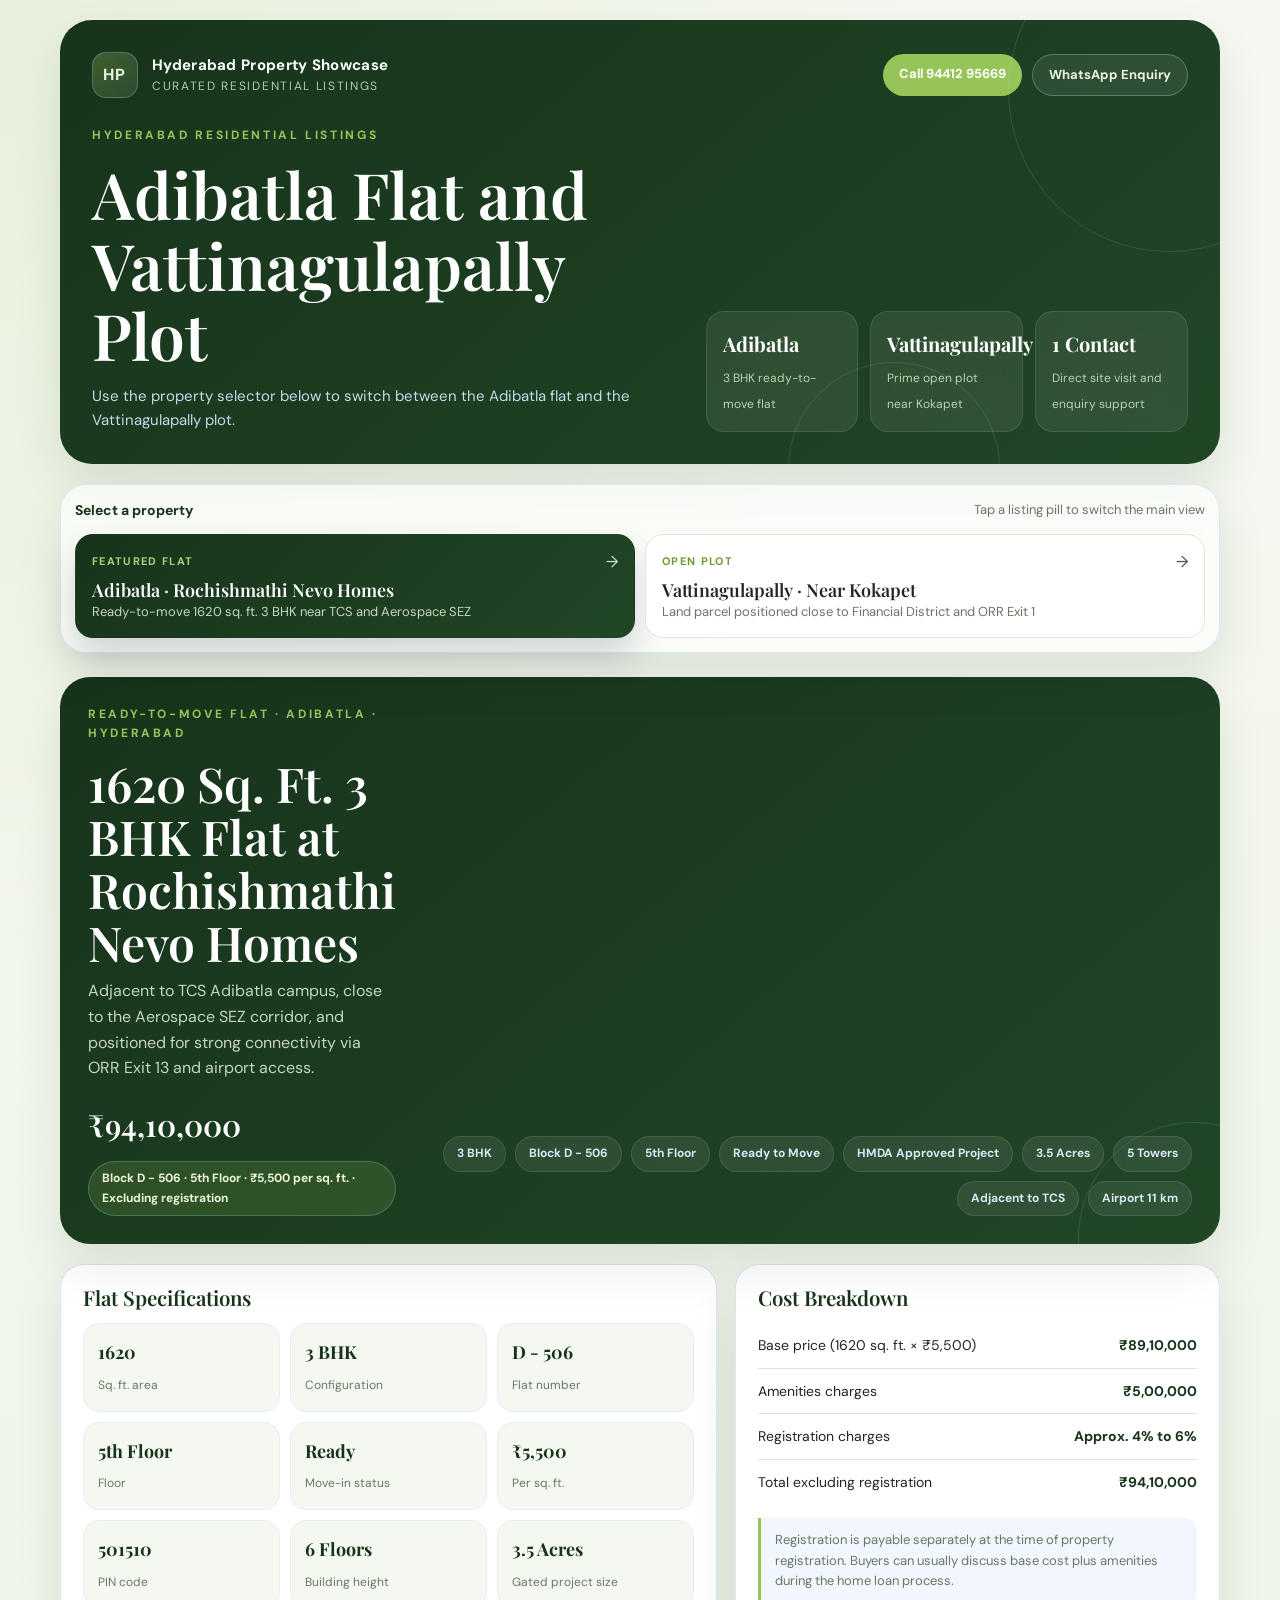
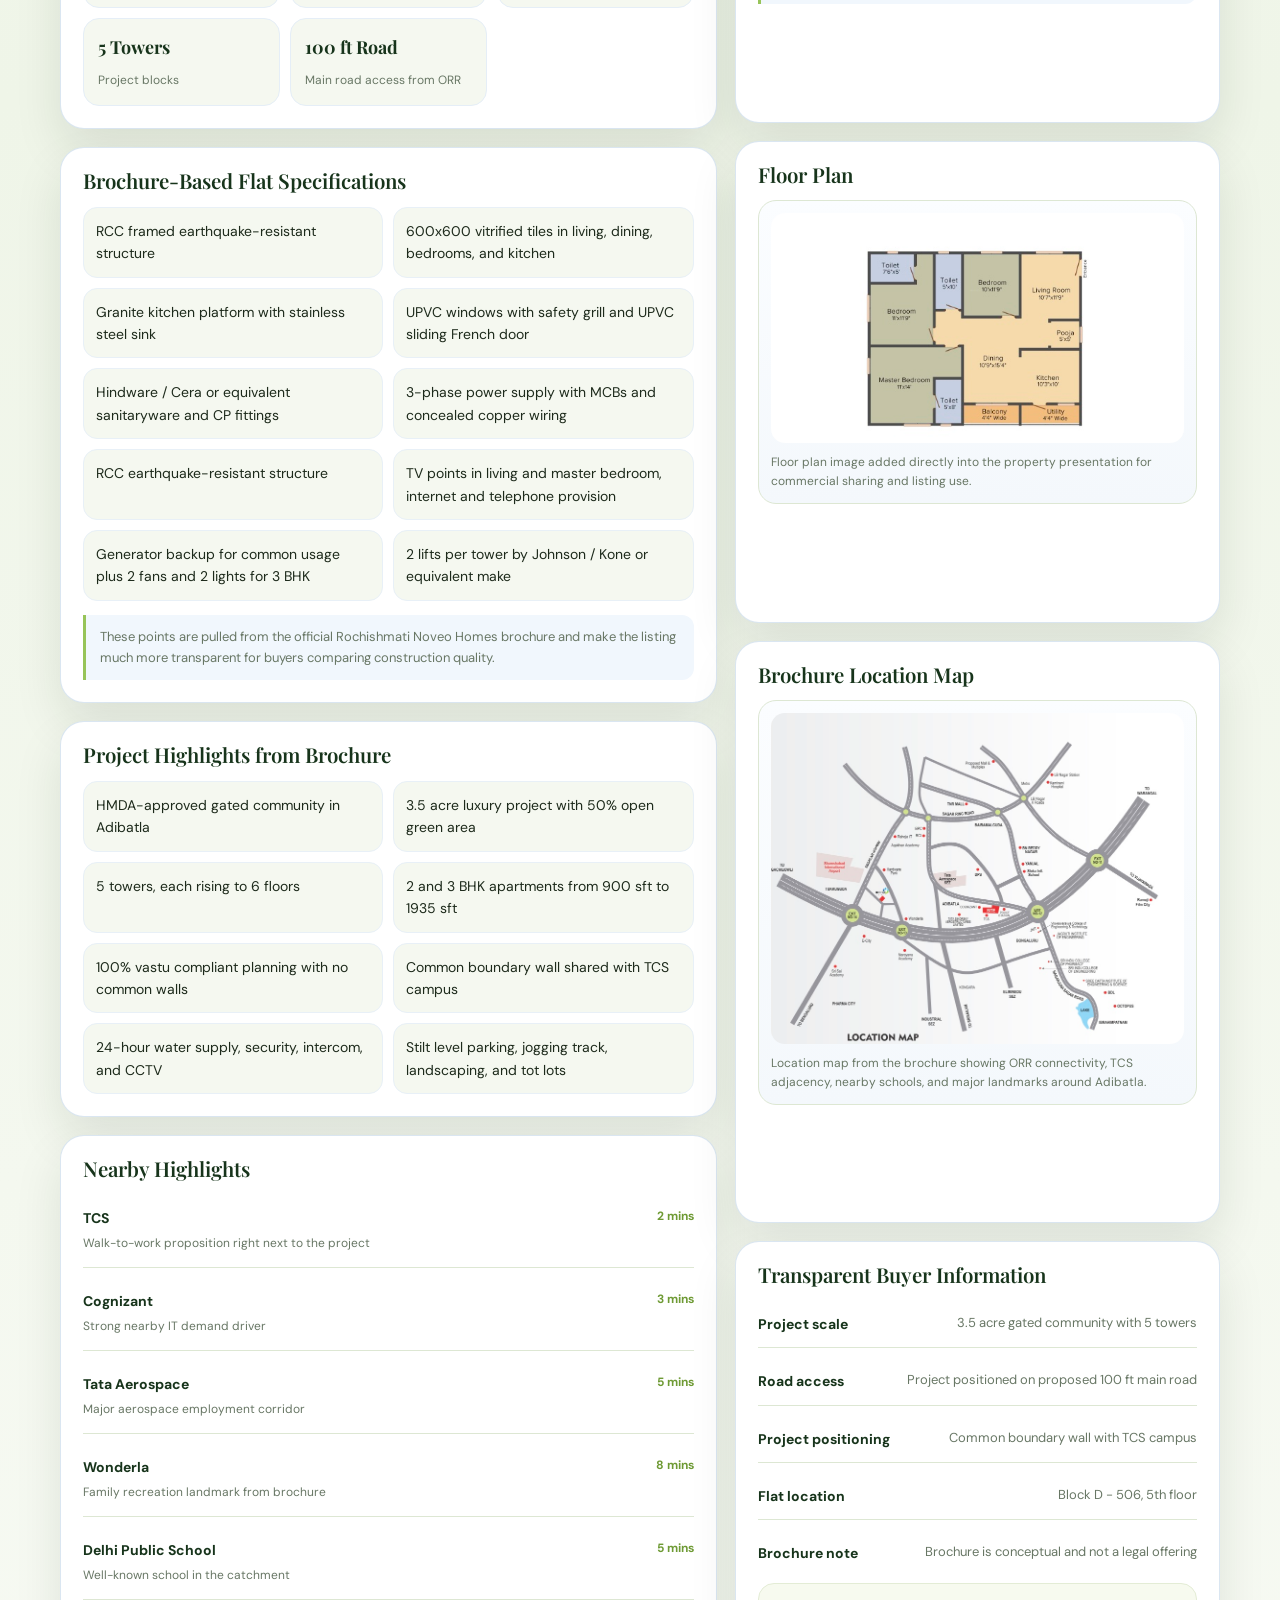
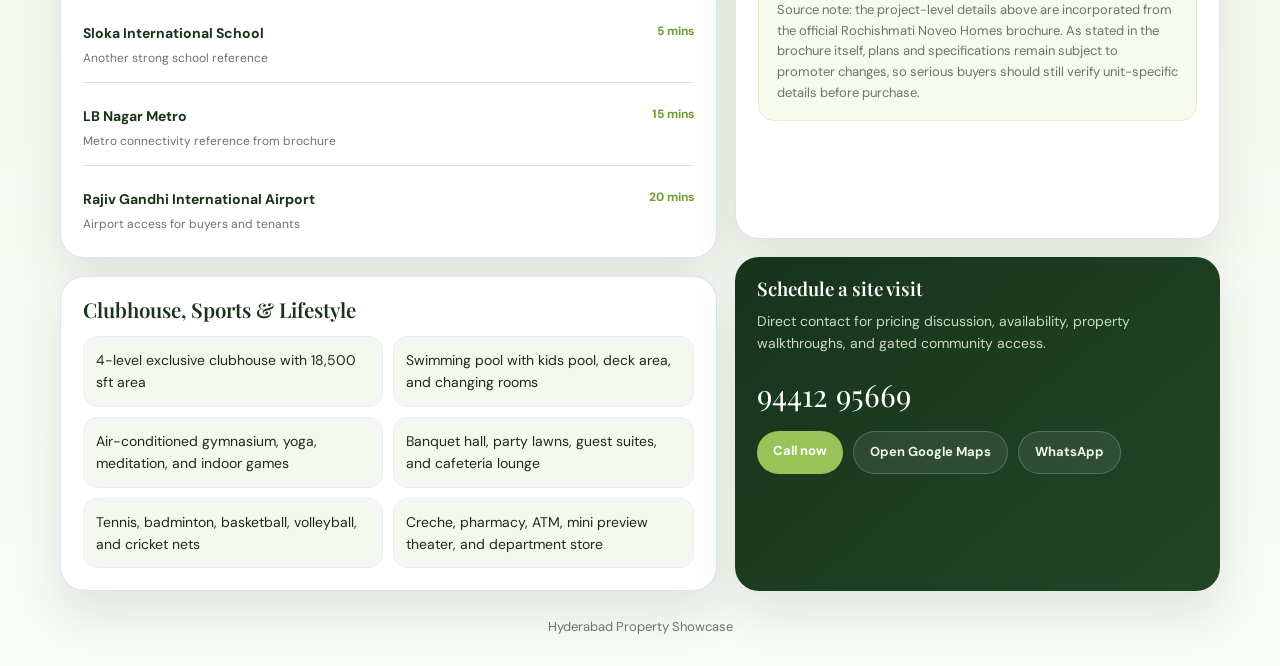
==== index.html @ ebf1e5aa "Add property listing website" ====
<!DOCTYPE html>
<html lang="en">
<head>
  <meta charset="UTF-8">
  <meta name="viewport" content="width=device-width, initial-scale=1.0">
  <title>Hyderabad Property Showcase</title>
  <style>
    @import url('https://fonts.googleapis.com/css2?family=Playfair+Display:wght@500;600;700&family=DM+Sans:wght@400;500;700&display=swap');

    :root {
      --navy: #17341b;
      --navy-2: #214626;
      --blue: #97c459;
      --blue-2: #7ba640;
      --sky: #edf6df;
      --mist: #f5f8f0;
      --card: #ffffff;
      --ink: #1d2a1b;
      --muted: #687765;
      --line: #dde7d3;
      --accent: #6e9a34;
      --shadow: 0 22px 48px rgba(18, 39, 18, 0.10);
      --radius-xl: 28px;
      --radius-lg: 22px;
      --radius-md: 16px;
      --radius-sm: 12px;
      --site-max: 1160px;
    }

    * {
      box-sizing: border-box;
      margin: 0;
      padding: 0;
    }

    html {
      scroll-behavior: smooth;
    }

    body {
      font-family: 'DM Sans', sans-serif;
      color: var(--ink);
      background:
        radial-gradient(circle at top left, rgba(151, 196, 89, 0.14), transparent 24%),
        linear-gradient(180deg, #f5f8f1 0%, #eff5e8 44%, #f9fbf6 100%);
      line-height: 1.6;
      padding: 20px;
    }

    img {
      max-width: 100%;
      display: block;
    }

    a {
      color: inherit;
    }

    .site {
      max-width: var(--site-max);
      margin: 0 auto;
    }

    .hero {
      position: relative;
      overflow: hidden;
      padding: 32px;
      border-radius: 32px;
      background: linear-gradient(140deg, var(--navy) 0%, var(--navy-2) 100%);
      color: white;
      box-shadow: var(--shadow);
    }

    .hero::before,
    .hero::after {
      content: "";
      position: absolute;
      border-radius: 50%;
      border: 1px solid rgba(181, 212, 244, 0.14);
      pointer-events: none;
    }

    .hero::before {
      width: 320px;
      height: 320px;
      right: -110px;
      top: -90px;
    }

    .hero::after {
      width: 210px;
      height: 210px;
      right: 220px;
      bottom: -110px;
    }

    .hero-bar {
      display: flex;
      justify-content: space-between;
      align-items: center;
      gap: 16px;
      margin-bottom: 28px;
      flex-wrap: wrap;
    }

    .brand {
      display: flex;
      align-items: center;
      gap: 14px;
    }

    .brand-mark {
      width: 46px;
      height: 46px;
      border-radius: 14px;
      background: linear-gradient(145deg, rgba(151, 196, 89, 0.30), rgba(255, 255, 255, 0.10));
      border: 1px solid rgba(181, 212, 244, 0.25);
      display: grid;
      place-items: center;
      font-weight: 700;
      color: var(--sky);
      letter-spacing: 0.08em;
    }

    .brand-copy strong {
      display: block;
      font-size: 15px;
      letter-spacing: 0.02em;
    }

    .brand-copy span {
      display: block;
      color: #b4c9a4;
      font-size: 12px;
      letter-spacing: 0.14em;
      text-transform: uppercase;
    }

    .hero-contact {
      display: flex;
      gap: 10px;
      flex-wrap: wrap;
    }

    .hero-contact a {
      text-decoration: none;
      border-radius: 999px;
      padding: 10px 16px;
      font-size: 13px;
      font-weight: 700;
    }

    .hero-contact .call {
      background: var(--blue);
      color: white;
    }

    .hero-contact .wa {
      border: 1px solid rgba(181, 212, 244, 0.32);
      background: rgba(255, 255, 255, 0.08);
      color: var(--sky);
    }

    .hero-grid {
      display: grid;
      grid-template-columns: 1.1fr 0.9fr;
      gap: 24px;
      align-items: end;
    }

    .eyebrow {
      color: var(--blue);
      font-size: 12px;
      letter-spacing: 0.22em;
      text-transform: uppercase;
      margin-bottom: 14px;
      font-weight: 700;
    }

    h1,
    h2,
    h3 {
      font-family: 'Playfair Display', serif;
      line-height: 1.1;
      font-weight: 600;
    }

    .hero h1 {
      font-size: clamp(2.2rem, 5vw, 4rem);
      max-width: 620px;
      margin-bottom: 14px;
    }

    .hero p {
      color: #c4d9eb;
      font-size: 15px;
      max-width: 630px;
    }

    .quick-strip {
      display: grid;
      grid-template-columns: repeat(3, minmax(0, 1fr));
      gap: 12px;
    }

    .quick-card {
      padding: 16px;
      border-radius: 18px;
      background: rgba(255, 255, 255, 0.08);
      border: 1px solid rgba(255, 255, 255, 0.10);
      backdrop-filter: blur(8px);
    }

    .quick-card strong {
      display: block;
      color: white;
      font-size: 20px;
      font-family: 'Playfair Display', serif;
      margin-bottom: 4px;
    }

    .quick-card span {
      color: #bdd1af;
      font-size: 12px;
    }

    .selector-shell {
      margin-top: 20px;
      background: rgba(255, 255, 255, 0.66);
      border: 1px solid rgba(217, 229, 241, 0.95);
      box-shadow: var(--shadow);
      border-radius: 26px;
      padding: 14px;
      backdrop-filter: blur(10px);
      position: sticky;
      top: 14px;
      z-index: 20;
    }

    .selector-head {
      display: flex;
      justify-content: space-between;
      gap: 10px;
      align-items: center;
      margin-bottom: 12px;
      flex-wrap: wrap;
    }

    .selector-head strong {
      font-size: 14px;
      color: var(--navy);
    }

    .selector-head span {
      color: var(--muted);
      font-size: 13px;
    }

    .property-pills {
      display: grid;
      grid-template-columns: repeat(2, minmax(0, 1fr));
      gap: 10px;
    }

    .property-pill {
      width: 100%;
      border: 1px solid var(--line);
      background: #fff;
      border-radius: 18px;
      padding: 14px 16px;
      text-align: left;
      cursor: pointer;
      transition: 0.2s ease;
      color: var(--ink);
      text-decoration: none;
      display: block;
    }

    .property-pill:hover {
      transform: translateY(-1px);
      border-color: #b8d3ea;
    }

    .property-pill.active {
      background: linear-gradient(135deg, var(--navy) 0%, var(--navy-2) 100%);
      border-color: transparent;
      color: white;
      box-shadow: 0 18px 34px rgba(13, 31, 53, 0.18);
    }

    .property-pill .pill-top {
      display: flex;
      justify-content: space-between;
      align-items: center;
      gap: 12px;
      margin-bottom: 6px;
    }

    .property-pill .pill-tag {
      font-size: 11px;
      text-transform: uppercase;
      letter-spacing: 0.12em;
      color: var(--accent);
      font-weight: 700;
    }

    .property-pill.active .pill-tag {
      color: #aed07c;
    }

    .property-pill .pill-arrow {
      font-size: 16px;
      opacity: 0.8;
    }

    .property-pill h3 {
      font-size: 1.12rem;
      margin-bottom: 2px;
    }

    .property-pill p {
      font-size: 13px;
      color: var(--muted);
    }

    .property-pill.active p {
      color: #c7d6b8;
    }

    .property-section {
      display: none;
      margin-top: 24px;
    }

    .property-section.active {
      display: block;
    }

    .property-hero {
      padding: 28px;
      border-radius: 30px;
      background: linear-gradient(140deg, var(--navy) 0%, var(--navy-2) 100%);
      color: white;
      box-shadow: var(--shadow);
      margin-bottom: 20px;
      position: relative;
      overflow: hidden;
    }

    .property-hero::after {
      content: "";
      position: absolute;
      width: 230px;
      height: 230px;
      border: 1px solid rgba(181, 212, 244, 0.15);
      border-radius: 50%;
      right: -90px;
      bottom: -110px;
    }

    .property-hero-grid {
      display: grid;
      grid-template-columns: 1fr auto;
      gap: 18px;
      align-items: end;
    }

    .property-hero h2 {
      font-size: clamp(1.9rem, 4vw, 3rem);
      margin-bottom: 10px;
      max-width: 720px;
    }

    .property-hero p {
      color: #c7d6b8;
      max-width: 740px;
      margin-bottom: 20px;
    }

    .price-row {
      display: flex;
      align-items: baseline;
      gap: 12px;
      flex-wrap: wrap;
    }

    .price-row strong {
      font-family: 'Playfair Display', serif;
      font-size: 1.9rem;
      font-weight: 600;
      color: white;
    }

    .price-chip,
    .meta-chip {
      display: inline-flex;
      align-items: center;
      gap: 6px;
      border-radius: 999px;
      padding: 7px 13px;
      font-size: 12px;
      font-weight: 700;
    }

    .price-chip {
      background: rgba(151, 196, 89, 0.16);
      color: var(--sky);
      border: 1px solid rgba(181, 212, 244, 0.25);
    }

    .meta-row {
      display: flex;
      flex-wrap: wrap;
      gap: 9px;
      justify-content: flex-end;
      align-items: center;
    }

    .meta-chip {
      background: rgba(255, 255, 255, 0.08);
      color: #d7e7f5;
      border: 1px solid rgba(255, 255, 255, 0.10);
    }

    .content-grid {
      display: grid;
      grid-template-columns: 1.15fr 0.85fr;
      gap: 18px;
    }

    .stack {
      display: grid;
      gap: 18px;
    }

    .panel {
      background: var(--card);
      border: 1px solid rgba(217, 229, 241, 0.95);
      border-radius: 24px;
      box-shadow: var(--shadow);
      padding: 22px;
    }

    .panel h3 {
      font-size: 1.28rem;
      color: var(--navy);
      margin-bottom: 14px;
    }

    .stats-grid {
      display: grid;
      grid-template-columns: repeat(3, minmax(0, 1fr));
      gap: 10px;
    }

    .stat {
      background: var(--mist);
      border: 1px solid #e5eef7;
      border-radius: 16px;
      padding: 14px;
    }

    .stat strong {
      display: block;
      font-family: 'Playfair Display', serif;
      font-size: 1.12rem;
      color: var(--navy);
      margin-bottom: 4px;
    }

    .stat span {
      color: var(--muted);
      font-size: 12px;
    }

    .check-grid {
      display: grid;
      grid-template-columns: repeat(2, minmax(0, 1fr));
      gap: 10px;
    }

    .check-item {
      display: block;
      padding: 12px;
      border-radius: 14px;
      background: var(--mist);
      border: 1px solid #e8f0f7;
      font-size: 14px;
    }

    .check-icon {
      display: none;
    }

    .cost-table {
      width: 100%;
      border-collapse: collapse;
      font-size: 14px;
    }

    .cost-table td {
      padding: 11px 0;
      border-bottom: 1px solid var(--line);
      vertical-align: top;
    }

    .cost-table td:last-child {
      text-align: right;
      font-weight: 700;
      color: var(--navy);
    }

    .cost-table tr:last-child td {
      border-bottom: none;
    }

    .note {
      margin-top: 14px;
      padding: 12px 14px;
      border-left: 3px solid var(--blue);
      background: #f1f7fd;
      color: var(--muted);
      border-radius: 0 12px 12px 0;
      font-size: 13px;
    }

    .info-list {
      display: grid;
      gap: 10px;
    }

    .info-row {
      display: flex;
      justify-content: space-between;
      gap: 16px;
      padding: 12px 0;
      border-bottom: 1px solid var(--line);
    }

    .info-row:last-child {
      border-bottom: none;
      padding-bottom: 0;
    }

    .info-row strong {
      display: block;
      color: var(--navy);
      font-size: 14px;
    }

    .info-row span {
      color: var(--muted);
      font-size: 13px;
      text-align: right;
    }

    .source-note {
      margin-top: 18px;
      padding: 16px 18px;
      border-radius: 16px;
      background: #f7faef;
      border: 1px solid #e3ecd5;
      color: var(--muted);
      font-size: 13px;
    }

    .feature-photo {
      overflow: hidden;
      border-radius: 18px;
      border: 1px solid var(--line);
      background: linear-gradient(180deg, #fbfdff 0%, #f4f8fc 100%);
      padding: 12px;
    }

    .feature-photo img {
      border-radius: 14px;
      width: 100%;
      object-fit: cover;
    }

    .feature-photo small {
      display: block;
      margin-top: 10px;
      color: var(--muted);
      font-size: 12px;
    }

    .landmarks {
      display: grid;
      gap: 10px;
    }

    .landmark {
      display: flex;
      justify-content: space-between;
      gap: 16px;
      padding: 12px 0;
      border-bottom: 1px solid var(--line);
    }

    .landmark:last-child {
      border-bottom: none;
      padding-bottom: 0;
    }

    .landmark strong {
      display: block;
      color: var(--navy);
      font-size: 14px;
    }

    .landmark span {
      color: var(--muted);
      font-size: 12px;
    }

    .landmark em {
      font-style: normal;
      white-space: nowrap;
      color: var(--accent);
      font-weight: 700;
      font-size: 12px;
    }

    .cta-card {
      padding: 22px;
      border-radius: 24px;
      background: linear-gradient(140deg, var(--navy) 0%, var(--navy-2) 100%);
      color: white;
      box-shadow: var(--shadow);
    }

    .cta-card p {
      color: #cad8bf;
      margin: 10px 0 16px;
      font-size: 14px;
    }

    .cta-card .number {
      display: block;
      font-family: 'Playfair Display', serif;
      font-size: 1.9rem;
      margin-bottom: 12px;
    }

    .cta-actions {
      display: flex;
      gap: 10px;
      flex-wrap: wrap;
    }

    .cta-actions a {
      text-decoration: none;
      border-radius: 999px;
      padding: 10px 16px;
      font-size: 13px;
      font-weight: 700;
    }

    .cta-actions .primary {
      background: var(--blue);
      color: white;
    }

    .cta-actions .ghost {
      color: var(--sky);
      border: 1px solid rgba(181, 212, 244, 0.26);
      background: rgba(255, 255, 255, 0.08);
    }

    footer {
      color: var(--muted);
      font-size: 13px;
      text-align: center;
      padding: 26px 8px 8px;
    }

    @media (max-width: 980px) {
      .hero-grid,
      .content-grid,
      .property-hero-grid {
        grid-template-columns: 1fr;
      }

      .meta-row {
        justify-content: flex-start;
      }

      .quick-strip {
        grid-template-columns: repeat(3, minmax(0, 1fr));
      }
    }

    @media (max-width: 760px) {
      body {
        padding: 12px;
      }

      .hero,
      .property-hero,
      .panel,
      .selector-shell,
      .cta-card {
        border-radius: 22px;
      }

      .hero,
      .property-hero {
        padding: 22px;
      }

      .property-pills,
      .quick-strip,
      .stats-grid,
      .check-grid {
        grid-template-columns: 1fr;
      }

      .price-row strong,
      .cta-card .number {
        font-size: 1.55rem;
      }
    }
  </style>
</head>
<body>
  <div class="site">
    <header class="hero">
      <div class="hero-bar">
        <div class="brand">
          <div class="brand-mark">HP</div>
          <div class="brand-copy">
            <strong>Hyderabad Property Showcase</strong>
            <span>Curated Residential Listings</span>
          </div>
        </div>
        <div class="hero-contact">
          <a class="call" href="tel:+919441295669">Call 94412 95669</a>
          <a class="wa" href="https://wa.me/919441295669" target="_blank" rel="noreferrer">WhatsApp Enquiry</a>
        </div>
      </div>

      <div class="hero-grid">
        <div>
          <div class="eyebrow">Hyderabad Residential Listings</div>
          <h1>Adibatla Flat and Vattinagulapally Plot</h1>
          <p>Use the property selector below to switch between the Adibatla flat and the Vattinagulapally plot.</p>
        </div>
        <div class="quick-strip">
          <div class="quick-card">
            <strong>Adibatla</strong>
            <span>3 BHK ready-to-move flat</span>
          </div>
          <div class="quick-card">
            <strong>Vattinagulapally</strong>
            <span>Prime open plot near Kokapet</span>
          </div>
          <div class="quick-card">
            <strong>1 Contact</strong>
            <span>Direct site visit and enquiry support</span>
          </div>
        </div>
      </div>
    </header>

    <nav class="selector-shell" aria-label="Property Selector">
      <div class="selector-head">
        <strong>Select a property</strong>
        <span>Tap a listing pill to switch the main view</span>
      </div>
      <div class="property-pills">
        <a class="property-pill active" href="#adibatla-flat" data-target="adibatla-flat">
          <div class="pill-top">
            <span class="pill-tag">Featured Flat</span>
            <span class="pill-arrow">→</span>
          </div>
          <h3>Adibatla · Rochishmathi Nevo Homes</h3>
          <p>Ready-to-move 1620 sq. ft. 3 BHK near TCS and Aerospace SEZ</p>
        </a>
        <a class="property-pill" href="#vattinagulapally-plot" data-target="vattinagulapally-plot">
          <div class="pill-top">
            <span class="pill-tag">Open Plot</span>
            <span class="pill-arrow">→</span>
          </div>
          <h3>Vattinagulapally · Near Kokapet</h3>
          <p>Land parcel positioned close to Financial District and ORR Exit 1</p>
        </a>
      </div>
    </nav>

    <main>
      <section class="property-section active" id="adibatla-flat">
        <section class="property-hero">
          <div class="property-hero-grid">
            <div>
              <div class="eyebrow">Ready-to-Move Flat · Adibatla · Hyderabad</div>
              <h2>1620 Sq. Ft. 3 BHK Flat at Rochishmathi Nevo Homes</h2>
              <p>Adjacent to TCS Adibatla campus, close to the Aerospace SEZ corridor, and positioned for strong connectivity via ORR Exit 13 and airport access.</p>
              <div class="price-row">
                <strong>₹94,10,000</strong>
                <span class="price-chip">Block D - 506 · 5th Floor · ₹5,500 per sq. ft. · Excluding registration</span>
              </div>
            </div>
            <div class="meta-row">
              <span class="meta-chip">3 BHK</span>
              <span class="meta-chip">Block D - 506</span>
              <span class="meta-chip">5th Floor</span>
              <span class="meta-chip">Ready to Move</span>
              <span class="meta-chip">HMDA Approved Project</span>
              <span class="meta-chip">3.5 Acres</span>
              <span class="meta-chip">5 Towers</span>
              <span class="meta-chip">Adjacent to TCS</span>
              <span class="meta-chip">Airport 11 km</span>
            </div>
          </div>
        </section>

        <div class="content-grid">
          <div class="stack">
            <article class="panel">
              <h3>Flat Specifications</h3>
              <div class="stats-grid">
                <div class="stat"><strong>1620</strong><span>Sq. ft. area</span></div>
                <div class="stat"><strong>3 BHK</strong><span>Configuration</span></div>
                <div class="stat"><strong>D - 506</strong><span>Flat number</span></div>
                <div class="stat"><strong>5th Floor</strong><span>Floor</span></div>
                <div class="stat"><strong>Ready</strong><span>Move-in status</span></div>
                <div class="stat"><strong>₹5,500</strong><span>Per sq. ft.</span></div>
                <div class="stat"><strong>501510</strong><span>PIN code</span></div>
                <div class="stat"><strong>6 Floors</strong><span>Building height</span></div>
                <div class="stat"><strong>3.5 Acres</strong><span>Gated project size</span></div>
                <div class="stat"><strong>5 Towers</strong><span>Project blocks</span></div>
                <div class="stat"><strong>100 ft Road</strong><span>Main road access from ORR</span></div>
              </div>
            </article>

            <article class="panel">
              <h3>Brochure-Based Flat Specifications</h3>
              <div class="check-grid">
                <div class="check-item"><span class="check-icon">✓</span><span>RCC framed earthquake-resistant structure</span></div>
                <div class="check-item"><span class="check-icon">✓</span><span>600x600 vitrified tiles in living, dining, bedrooms, and kitchen</span></div>
                <div class="check-item"><span class="check-icon">✓</span><span>Granite kitchen platform with stainless steel sink</span></div>
                <div class="check-item"><span class="check-icon">✓</span><span>UPVC windows with safety grill and UPVC sliding French door</span></div>
                <div class="check-item"><span class="check-icon">✓</span><span>Hindware / Cera or equivalent sanitaryware and CP fittings</span></div>
                <div class="check-item"><span class="check-icon">✓</span><span>3-phase power supply with MCBs and concealed copper wiring</span></div>
                <div class="check-item"><span class="check-icon">✓</span><span>RCC earthquake-resistant structure</span></div>
                <div class="check-item"><span class="check-icon">✓</span><span>TV points in living and master bedroom, internet and telephone provision</span></div>
                <div class="check-item"><span class="check-icon">✓</span><span>Generator backup for common usage plus 2 fans and 2 lights for 3 BHK</span></div>
                <div class="check-item"><span class="check-icon">✓</span><span>2 lifts per tower by Johnson / Kone or equivalent make</span></div>
              </div>
              <div class="note">These points are pulled from the official Rochishmati Noveo Homes brochure and make the listing much more transparent for buyers comparing construction quality.</div>
            </article>

            <article class="panel">
              <h3>Project Highlights from Brochure</h3>
              <div class="check-grid">
                <div class="check-item"><span class="check-icon">✓</span><span>HMDA-approved gated community in Adibatla</span></div>
                <div class="check-item"><span class="check-icon">✓</span><span>3.5 acre luxury project with 50% open green area</span></div>
                <div class="check-item"><span class="check-icon">✓</span><span>5 towers, each rising to 6 floors</span></div>
                <div class="check-item"><span class="check-icon">✓</span><span>2 and 3 BHK apartments from 900 sft to 1935 sft</span></div>
                <div class="check-item"><span class="check-icon">✓</span><span>100% vastu compliant planning with no common walls</span></div>
                <div class="check-item"><span class="check-icon">✓</span><span>Common boundary wall shared with TCS campus</span></div>
                <div class="check-item"><span class="check-icon">✓</span><span>24-hour water supply, security, intercom, and CCTV</span></div>
                <div class="check-item"><span class="check-icon">✓</span><span>Stilt level parking, jogging track, landscaping, and tot lots</span></div>
              </div>
            </article>

            <article class="panel">
              <h3>Nearby Highlights</h3>
              <div class="landmarks">
                <div class="landmark"><div><strong>TCS</strong><span>Walk-to-work proposition right next to the project</span></div><em>2 mins</em></div>
                <div class="landmark"><div><strong>Cognizant</strong><span>Strong nearby IT demand driver</span></div><em>3 mins</em></div>
                <div class="landmark"><div><strong>Tata Aerospace</strong><span>Major aerospace employment corridor</span></div><em>5 mins</em></div>
                <div class="landmark"><div><strong>Wonderla</strong><span>Family recreation landmark from brochure</span></div><em>8 mins</em></div>
                <div class="landmark"><div><strong>Delhi Public School</strong><span>Well-known school in the catchment</span></div><em>5 mins</em></div>
                <div class="landmark"><div><strong>Sloka International School</strong><span>Another strong school reference</span></div><em>5 mins</em></div>
                <div class="landmark"><div><strong>LB Nagar Metro</strong><span>Metro connectivity reference from brochure</span></div><em>15 mins</em></div>
                <div class="landmark"><div><strong>Rajiv Gandhi International Airport</strong><span>Airport access for buyers and tenants</span></div><em>20 mins</em></div>
              </div>
            </article>

            <article class="panel">
              <h3>Clubhouse, Sports & Lifestyle</h3>
              <div class="check-grid">
                <div class="check-item"><span class="check-icon">✓</span><span>4-level exclusive clubhouse with 18,500 sft area</span></div>
                <div class="check-item"><span class="check-icon">✓</span><span>Swimming pool with kids pool, deck area, and changing rooms</span></div>
                <div class="check-item"><span class="check-icon">✓</span><span>Air-conditioned gymnasium, yoga, meditation, and indoor games</span></div>
                <div class="check-item"><span class="check-icon">✓</span><span>Banquet hall, party lawns, guest suites, and cafeteria lounge</span></div>
                <div class="check-item"><span class="check-icon">✓</span><span>Tennis, badminton, basketball, volleyball, and cricket nets</span></div>
                <div class="check-item"><span class="check-icon">✓</span><span>Creche, pharmacy, ATM, mini preview theater, and department store</span></div>
              </div>
            </article>
          </div>

          <div class="stack">
            <article class="panel">
              <h3>Cost Breakdown</h3>
              <table class="cost-table">
                <tr><td>Base price (1620 sq. ft. × ₹5,500)</td><td>₹89,10,000</td></tr>
                <tr><td>Amenities charges</td><td>₹5,00,000</td></tr>
                <tr><td>Registration charges</td><td>Approx. 4% to 6%</td></tr>
                <tr><td>Total excluding registration</td><td>₹94,10,000</td></tr>
              </table>
              <div class="note">Registration is payable separately at the time of property registration. Buyers can usually discuss base cost plus amenities during the home loan process.</div>
            </article>

            <article class="panel">
              <h3>Floor Plan</h3>
              <div class="feature-photo">
                <img src="assets/adibatla-floor-plan.jpg" alt="Adibatla flat floor plan">
                <small>Floor plan image added directly into the property presentation for commercial sharing and listing use.</small>
              </div>
            </article>

            <article class="panel">
              <h3>Brochure Location Map</h3>
              <div class="feature-photo">
                <img src="assets/adibatla-location-map.jpg" alt="Adibatla brochure location map">
                <small>Location map from the brochure showing ORR connectivity, TCS adjacency, nearby schools, and major landmarks around Adibatla.</small>
              </div>
            </article>

            <article class="panel">
              <h3>Transparent Buyer Information</h3>
              <div class="info-list">
                <div class="info-row"><strong>Project scale</strong><span>3.5 acre gated community with 5 towers</span></div>
                <div class="info-row"><strong>Road access</strong><span>Project positioned on proposed 100 ft main road</span></div>
                <div class="info-row"><strong>Project positioning</strong><span>Common boundary wall with TCS campus</span></div>
                <div class="info-row"><strong>Flat location</strong><span>Block D - 506, 5th floor</span></div>
                <div class="info-row"><strong>Brochure note</strong><span>Brochure is conceptual and not a legal offering</span></div>
              </div>
              <div class="source-note">Source note: the project-level details above are incorporated from the official Rochishmati Noveo Homes brochure. As stated in the brochure itself, plans and specifications remain subject to promoter changes, so serious buyers should still verify unit-specific details before purchase.</div>
            </article>

            <aside class="cta-card">
              <h3>Schedule a site visit</h3>
              <p>Direct contact for pricing discussion, availability, property walkthroughs, and gated community access.</p>
              <span class="number">94412 95669</span>
              <div class="cta-actions">
                <a class="primary" href="tel:+919441295669">Call now</a>
                <a class="ghost" href="https://maps.google.com/?q=Rochishmathi+Nevo+Homes+Adibatla" target="_blank" rel="noreferrer">Open Google Maps</a>
                <a class="ghost" href="https://wa.me/919441295669" target="_blank" rel="noreferrer">WhatsApp</a>
              </div>
            </aside>
          </div>
        </div>
      </section>

      <section class="property-section" id="vattinagulapally-plot">
        <section class="property-hero">
          <div class="property-hero-grid">
            <div>
              <div class="eyebrow">Open Plot for Sale · Hyderabad</div>
              <h2>Prime Land in Vattinagulapally Near Kokapet Financial District</h2>
              <p>Strong west Hyderabad location close to the Financial District, Gachibowli growth belt, Neopolis, and ORR Exit 1.</p>
              <div class="price-row">
                <strong>₹75,000 per Sq. Yard</strong>
                <span class="price-chip">300 sq. yards · North-East Corner · 40 ft access on North & East</span>
              </div>
            </div>
            <div class="meta-row">
              <span class="meta-chip">Near ORR</span>
              <span class="meta-chip">Clear Title</span>
              <span class="meta-chip">Immediate Possession</span>
              <span class="meta-chip">GHMC</span>
              <span class="meta-chip">North-East Corner</span>
            </div>
          </div>
        </section>

        <div class="content-grid">
          <div class="stack">
            <article class="panel">
              <h3>Property Details</h3>
              <div class="stats-grid">
                <div class="stat"><strong>300 sq. yd.</strong><span>Plot area</span></div>
                <div class="stat"><strong>40 ft</strong><span>North road</span></div>
                <div class="stat"><strong>40 ft</strong><span>East road</span></div>
                <div class="stat"><strong>North-East</strong><span>Corner plot</span></div>
                <div class="stat"><strong>500075</strong><span>PIN code</span></div>
                <div class="stat"><strong>GHMC</strong><span>Authority</span></div>
              </div>
              <div class="note">This is a 300 sq. yard North-East corner plot with 40 ft roads on both the North and East sides. The red highlighted portion in the plot sketch is the exact 300 sq. yard site available for sale.</div>
            </article>

            <article class="panel">
              <h3>Amenities & Approvals</h3>
              <div class="check-grid">
                <div class="check-item"><span class="check-icon">✓</span><span>HMDA / GHMC approved</span></div>
                <div class="check-item"><span class="check-icon">✓</span><span>Clear and freehold title</span></div>
                <div class="check-item"><span class="check-icon">✓</span><span>40 ft access on North side</span></div>
                <div class="check-item"><span class="check-icon">✓</span><span>40 ft access on East side</span></div>
                <div class="check-item"><span class="check-icon">✓</span><span>Electricity available</span></div>
                <div class="check-item"><span class="check-icon">✓</span><span>Underground drainage</span></div>
                <div class="check-item"><span class="check-icon">✓</span><span>Vastu compliant</span></div>
                <div class="check-item"><span class="check-icon">✓</span><span>Bank loan eligible</span></div>
                <div class="check-item"><span class="check-icon">✓</span><span>Immediate possession</span></div>
              </div>
            </article>

            <article class="panel">
              <h3>Why This Location Works</h3>
              <div class="stats-grid">
                <div class="stat"><strong>5 lakh+</strong><span>Jobs across the corridor</span></div>
                <div class="stat"><strong>12.5%</strong><span>Year-on-year appreciation</span></div>
                <div class="stat"><strong>7 km</strong><span>To Gachibowli IT hub</span></div>
                <div class="stat"><strong>10 min</strong><span>Drive to ORR</span></div>
                <div class="stat"><strong>West Hyderabad</strong><span>Growth-focused micro market</span></div>
                <div class="stat"><strong>High Potential</strong><span>Land banking opportunity</span></div>
              </div>
            </article>
          </div>

          <div class="stack">
            <article class="panel">
              <h3>Marked Plot Sketch</h3>
              <div class="feature-photo">
                <img src="assets/vattinagulapally-plot-marked.jpeg" alt="Vattinagulapally plot sketch with 300 square yard portion highlighted in red">
                <small>The red highlighted portion represents the exact available 300 sq. yard plot. The remaining 200 sq. yards has already been sold.</small>
              </div>
            </article>

            <article class="panel">
              <h3>Nearby Highlights</h3>
              <div class="landmarks">
                <div class="landmark"><div><strong>Wipro Gopanpally Campus</strong><span>Strong employment anchor nearby</span></div><em>~1 to 2 km</em></div>
                <div class="landmark"><div><strong>Kokapet Financial District</strong><span>Premium business and residential demand zone</span></div><em>~3 km</em></div>
                <div class="landmark"><div><strong>Neopolis, Gachibowli</strong><span>Major development and IT corridor influence</span></div><em>~5 km</em></div>
                <div class="landmark"><div><strong>ORR Exit 1</strong><span>Excellent road access for city movement</span></div><em>~0.5 km</em></div>
                <div class="landmark"><div><strong>Rajiv Gandhi International Airport</strong><span>Accessible from west Hyderabad corridor</span></div><em>~35 km</em></div>
              </div>
            </article>

            <aside class="cta-card">
              <h3>Discuss plot details</h3>
              <p>Connect directly for dimensions, documentation, exact location pin, and pricing conversation. Exact plot location is shared only on enquiry.</p>
              <span class="number">94412 95669</span>
              <div class="cta-actions">
                <a class="primary" href="tel:+919441295669">Call now</a>
                <a class="ghost" href="https://wa.me/919441295669?text=Hi%2C%20please%20share%20the%20exact%20location%20for%20the%20Vattinagulapally%20plot." target="_blank" rel="noreferrer">Get Exact Location on WhatsApp</a>
              </div>
            </aside>
          </div>
        </div>
      </section>
    </main>

    <footer>
      Hyderabad Property Showcase
    </footer>
  </div>

  <script>
    const pills = Array.from(document.querySelectorAll('.property-pill'));
    const sections = Array.from(document.querySelectorAll('.property-section'));
    const selectorShell = document.querySelector('.selector-shell');

    function activateProperty(id, updateHash) {
      pills.forEach((pill) => {
        pill.classList.toggle('active', pill.dataset.target === id);
      });

      sections.forEach((section) => {
        section.classList.toggle('active', section.id === id);
      });

      if (updateHash) {
        history.replaceState(null, '', '#' + id);
      }

      if (selectorShell) {
        const top = selectorShell.getBoundingClientRect().top + window.scrollY - 12;
        window.scrollTo({
          top,
          behavior: 'smooth'
        });
      }
    }

    pills.forEach((pill) => {
      pill.addEventListener('click', (event) => {
        event.preventDefault();
        activateProperty(pill.dataset.target, true);
      });
    });

    const initialId = window.location.hash ? window.location.hash.slice(1) : 'adibatla-flat';
    if (document.getElementById(initialId)) {
      activateProperty(initialId, false);
    }

    window.addEventListener('hashchange', () => {
      const nextId = window.location.hash ? window.location.hash.slice(1) : 'adibatla-flat';
      if (document.getElementById(nextId)) {
        activateProperty(nextId, false);
      }
    });
  </script>
</body>
</html>
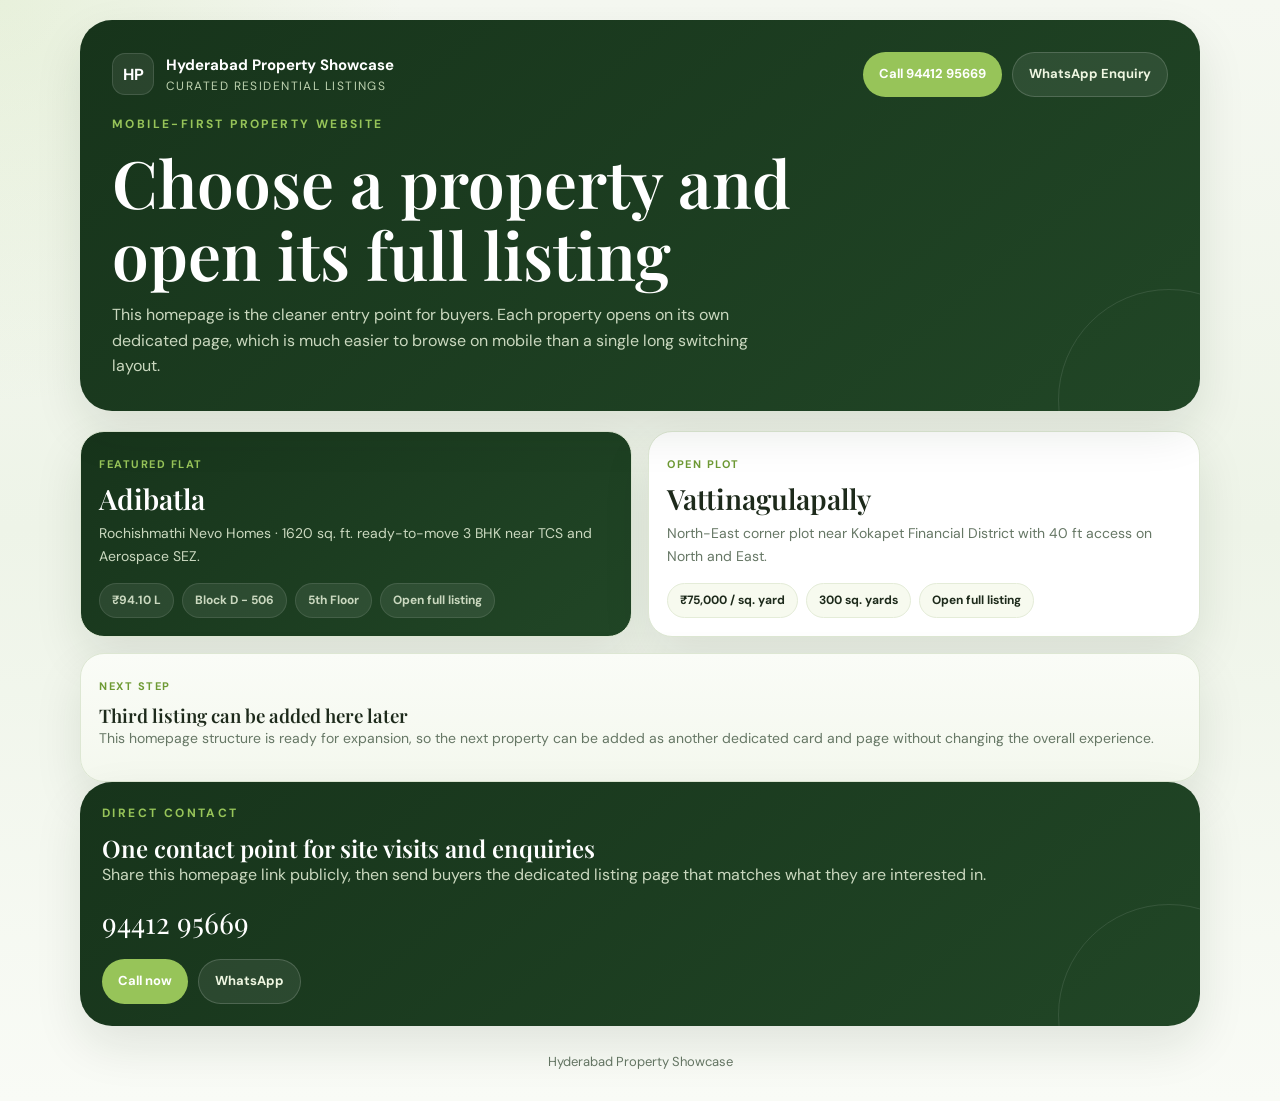
==== commit 228fe43a: "Restructure site into homepage and listing pages" ====
--- a/index.html
+++ b/index.html
@@ -4,729 +4,12 @@
   <meta charset="UTF-8">
   <meta name="viewport" content="width=device-width, initial-scale=1.0">
   <title>Hyderabad Property Showcase</title>
-  <style>
-    @import url('https://fonts.googleapis.com/css2?family=Playfair+Display:wght@500;600;700&family=DM+Sans:wght@400;500;700&display=swap');
-
-    :root {
-      --navy: #17341b;
-      --navy-2: #214626;
-      --blue: #97c459;
-      --blue-2: #7ba640;
-      --sky: #edf6df;
-      --mist: #f5f8f0;
-      --card: #ffffff;
-      --ink: #1d2a1b;
-      --muted: #687765;
-      --line: #dde7d3;
-      --accent: #6e9a34;
-      --shadow: 0 22px 48px rgba(18, 39, 18, 0.10);
-      --radius-xl: 28px;
-      --radius-lg: 22px;
-      --radius-md: 16px;
-      --radius-sm: 12px;
-      --site-max: 1160px;
-    }
-
-    * {
-      box-sizing: border-box;
-      margin: 0;
-      padding: 0;
-    }
-
-    html {
-      scroll-behavior: smooth;
-    }
-
-    body {
-      font-family: 'DM Sans', sans-serif;
-      color: var(--ink);
-      background:
-        radial-gradient(circle at top left, rgba(151, 196, 89, 0.14), transparent 24%),
-        linear-gradient(180deg, #f5f8f1 0%, #eff5e8 44%, #f9fbf6 100%);
-      line-height: 1.6;
-      padding: 20px;
-    }
-
-    img {
-      max-width: 100%;
-      display: block;
-    }
-
-    a {
-      color: inherit;
-    }
-
-    .site {
-      max-width: var(--site-max);
-      margin: 0 auto;
-    }
-
-    .hero {
-      position: relative;
-      overflow: hidden;
-      padding: 32px;
-      border-radius: 32px;
-      background: linear-gradient(140deg, var(--navy) 0%, var(--navy-2) 100%);
-      color: white;
-      box-shadow: var(--shadow);
-    }
-
-    .hero::before,
-    .hero::after {
-      content: "";
-      position: absolute;
-      border-radius: 50%;
-      border: 1px solid rgba(181, 212, 244, 0.14);
-      pointer-events: none;
-    }
-
-    .hero::before {
-      width: 320px;
-      height: 320px;
-      right: -110px;
-      top: -90px;
-    }
-
-    .hero::after {
-      width: 210px;
-      height: 210px;
-      right: 220px;
-      bottom: -110px;
-    }
-
-    .hero-bar {
-      display: flex;
-      justify-content: space-between;
-      align-items: center;
-      gap: 16px;
-      margin-bottom: 28px;
-      flex-wrap: wrap;
-    }
-
-    .brand {
-      display: flex;
-      align-items: center;
-      gap: 14px;
-    }
-
-    .brand-mark {
-      width: 46px;
-      height: 46px;
-      border-radius: 14px;
-      background: linear-gradient(145deg, rgba(151, 196, 89, 0.30), rgba(255, 255, 255, 0.10));
-      border: 1px solid rgba(181, 212, 244, 0.25);
-      display: grid;
-      place-items: center;
-      font-weight: 700;
-      color: var(--sky);
-      letter-spacing: 0.08em;
-    }
-
-    .brand-copy strong {
-      display: block;
-      font-size: 15px;
-      letter-spacing: 0.02em;
-    }
-
-    .brand-copy span {
-      display: block;
-      color: #b4c9a4;
-      font-size: 12px;
-      letter-spacing: 0.14em;
-      text-transform: uppercase;
-    }
-
-    .hero-contact {
-      display: flex;
-      gap: 10px;
-      flex-wrap: wrap;
-    }
-
-    .hero-contact a {
-      text-decoration: none;
-      border-radius: 999px;
-      padding: 10px 16px;
-      font-size: 13px;
-      font-weight: 700;
-    }
-
-    .hero-contact .call {
-      background: var(--blue);
-      color: white;
-    }
-
-    .hero-contact .wa {
-      border: 1px solid rgba(181, 212, 244, 0.32);
-      background: rgba(255, 255, 255, 0.08);
-      color: var(--sky);
-    }
-
-    .hero-grid {
-      display: grid;
-      grid-template-columns: 1.1fr 0.9fr;
-      gap: 24px;
-      align-items: end;
-    }
-
-    .eyebrow {
-      color: var(--blue);
-      font-size: 12px;
-      letter-spacing: 0.22em;
-      text-transform: uppercase;
-      margin-bottom: 14px;
-      font-weight: 700;
-    }
-
-    h1,
-    h2,
-    h3 {
-      font-family: 'Playfair Display', serif;
-      line-height: 1.1;
-      font-weight: 600;
-    }
-
-    .hero h1 {
-      font-size: clamp(2.2rem, 5vw, 4rem);
-      max-width: 620px;
-      margin-bottom: 14px;
-    }
-
-    .hero p {
-      color: #c4d9eb;
-      font-size: 15px;
-      max-width: 630px;
-    }
-
-    .quick-strip {
-      display: grid;
-      grid-template-columns: repeat(3, minmax(0, 1fr));
-      gap: 12px;
-    }
-
-    .quick-card {
-      padding: 16px;
-      border-radius: 18px;
-      background: rgba(255, 255, 255, 0.08);
-      border: 1px solid rgba(255, 255, 255, 0.10);
-      backdrop-filter: blur(8px);
-    }
-
-    .quick-card strong {
-      display: block;
-      color: white;
-      font-size: 20px;
-      font-family: 'Playfair Display', serif;
-      margin-bottom: 4px;
-    }
-
-    .quick-card span {
-      color: #bdd1af;
-      font-size: 12px;
-    }
-
-    .selector-shell {
-      margin-top: 20px;
-      background: rgba(255, 255, 255, 0.66);
-      border: 1px solid rgba(217, 229, 241, 0.95);
-      box-shadow: var(--shadow);
-      border-radius: 26px;
-      padding: 14px;
-      backdrop-filter: blur(10px);
-      position: sticky;
-      top: 14px;
-      z-index: 20;
-    }
-
-    .selector-head {
-      display: flex;
-      justify-content: space-between;
-      gap: 10px;
-      align-items: center;
-      margin-bottom: 12px;
-      flex-wrap: wrap;
-    }
-
-    .selector-head strong {
-      font-size: 14px;
-      color: var(--navy);
-    }
-
-    .selector-head span {
-      color: var(--muted);
-      font-size: 13px;
-    }
-
-    .property-pills {
-      display: grid;
-      grid-template-columns: repeat(2, minmax(0, 1fr));
-      gap: 10px;
-    }
-
-    .property-pill {
-      width: 100%;
-      border: 1px solid var(--line);
-      background: #fff;
-      border-radius: 18px;
-      padding: 14px 16px;
-      text-align: left;
-      cursor: pointer;
-      transition: 0.2s ease;
-      color: var(--ink);
-      text-decoration: none;
-      display: block;
-    }
-
-    .property-pill:hover {
-      transform: translateY(-1px);
-      border-color: #b8d3ea;
-    }
-
-    .property-pill.active {
-      background: linear-gradient(135deg, var(--navy) 0%, var(--navy-2) 100%);
-      border-color: transparent;
-      color: white;
-      box-shadow: 0 18px 34px rgba(13, 31, 53, 0.18);
-    }
-
-    .property-pill .pill-top {
-      display: flex;
-      justify-content: space-between;
-      align-items: center;
-      gap: 12px;
-      margin-bottom: 6px;
-    }
-
-    .property-pill .pill-tag {
-      font-size: 11px;
-      text-transform: uppercase;
-      letter-spacing: 0.12em;
-      color: var(--accent);
-      font-weight: 700;
-    }
-
-    .property-pill.active .pill-tag {
-      color: #aed07c;
-    }
-
-    .property-pill .pill-arrow {
-      font-size: 16px;
-      opacity: 0.8;
-    }
-
-    .property-pill h3 {
-      font-size: 1.12rem;
-      margin-bottom: 2px;
-    }
-
-    .property-pill p {
-      font-size: 13px;
-      color: var(--muted);
-    }
-
-    .property-pill.active p {
-      color: #c7d6b8;
-    }
-
-    .property-section {
-      display: none;
-      margin-top: 24px;
-    }
-
-    .property-section.active {
-      display: block;
-    }
-
-    .property-hero {
-      padding: 28px;
-      border-radius: 30px;
-      background: linear-gradient(140deg, var(--navy) 0%, var(--navy-2) 100%);
-      color: white;
-      box-shadow: var(--shadow);
-      margin-bottom: 20px;
-      position: relative;
-      overflow: hidden;
-    }
-
-    .property-hero::after {
-      content: "";
-      position: absolute;
-      width: 230px;
-      height: 230px;
-      border: 1px solid rgba(181, 212, 244, 0.15);
-      border-radius: 50%;
-      right: -90px;
-      bottom: -110px;
-    }
-
-    .property-hero-grid {
-      display: grid;
-      grid-template-columns: 1fr auto;
-      gap: 18px;
-      align-items: end;
-    }
-
-    .property-hero h2 {
-      font-size: clamp(1.9rem, 4vw, 3rem);
-      margin-bottom: 10px;
-      max-width: 720px;
-    }
-
-    .property-hero p {
-      color: #c7d6b8;
-      max-width: 740px;
-      margin-bottom: 20px;
-    }
-
-    .price-row {
-      display: flex;
-      align-items: baseline;
-      gap: 12px;
-      flex-wrap: wrap;
-    }
-
-    .price-row strong {
-      font-family: 'Playfair Display', serif;
-      font-size: 1.9rem;
-      font-weight: 600;
-      color: white;
-    }
-
-    .price-chip,
-    .meta-chip {
-      display: inline-flex;
-      align-items: center;
-      gap: 6px;
-      border-radius: 999px;
-      padding: 7px 13px;
-      font-size: 12px;
-      font-weight: 700;
-    }
-
-    .price-chip {
-      background: rgba(151, 196, 89, 0.16);
-      color: var(--sky);
-      border: 1px solid rgba(181, 212, 244, 0.25);
-    }
-
-    .meta-row {
-      display: flex;
-      flex-wrap: wrap;
-      gap: 9px;
-      justify-content: flex-end;
-      align-items: center;
-    }
-
-    .meta-chip {
-      background: rgba(255, 255, 255, 0.08);
-      color: #d7e7f5;
-      border: 1px solid rgba(255, 255, 255, 0.10);
-    }
-
-    .content-grid {
-      display: grid;
-      grid-template-columns: 1.15fr 0.85fr;
-      gap: 18px;
-    }
-
-    .stack {
-      display: grid;
-      gap: 18px;
-    }
-
-    .panel {
-      background: var(--card);
-      border: 1px solid rgba(217, 229, 241, 0.95);
-      border-radius: 24px;
-      box-shadow: var(--shadow);
-      padding: 22px;
-    }
-
-    .panel h3 {
-      font-size: 1.28rem;
-      color: var(--navy);
-      margin-bottom: 14px;
-    }
-
-    .stats-grid {
-      display: grid;
-      grid-template-columns: repeat(3, minmax(0, 1fr));
-      gap: 10px;
-    }
-
-    .stat {
-      background: var(--mist);
-      border: 1px solid #e5eef7;
-      border-radius: 16px;
-      padding: 14px;
-    }
-
-    .stat strong {
-      display: block;
-      font-family: 'Playfair Display', serif;
-      font-size: 1.12rem;
-      color: var(--navy);
-      margin-bottom: 4px;
-    }
-
-    .stat span {
-      color: var(--muted);
-      font-size: 12px;
-    }
-
-    .check-grid {
-      display: grid;
-      grid-template-columns: repeat(2, minmax(0, 1fr));
-      gap: 10px;
-    }
-
-    .check-item {
-      display: block;
-      padding: 12px;
-      border-radius: 14px;
-      background: var(--mist);
-      border: 1px solid #e8f0f7;
-      font-size: 14px;
-    }
-
-    .check-icon {
-      display: none;
-    }
-
-    .cost-table {
-      width: 100%;
-      border-collapse: collapse;
-      font-size: 14px;
-    }
-
-    .cost-table td {
-      padding: 11px 0;
-      border-bottom: 1px solid var(--line);
-      vertical-align: top;
-    }
-
-    .cost-table td:last-child {
-      text-align: right;
-      font-weight: 700;
-      color: var(--navy);
-    }
-
-    .cost-table tr:last-child td {
-      border-bottom: none;
-    }
-
-    .note {
-      margin-top: 14px;
-      padding: 12px 14px;
-      border-left: 3px solid var(--blue);
-      background: #f1f7fd;
-      color: var(--muted);
-      border-radius: 0 12px 12px 0;
-      font-size: 13px;
-    }
-
-    .info-list {
-      display: grid;
-      gap: 10px;
-    }
-
-    .info-row {
-      display: flex;
-      justify-content: space-between;
-      gap: 16px;
-      padding: 12px 0;
-      border-bottom: 1px solid var(--line);
-    }
-
-    .info-row:last-child {
-      border-bottom: none;
-      padding-bottom: 0;
-    }
-
-    .info-row strong {
-      display: block;
-      color: var(--navy);
-      font-size: 14px;
-    }
-
-    .info-row span {
-      color: var(--muted);
-      font-size: 13px;
-      text-align: right;
-    }
-
-    .source-note {
-      margin-top: 18px;
-      padding: 16px 18px;
-      border-radius: 16px;
-      background: #f7faef;
-      border: 1px solid #e3ecd5;
-      color: var(--muted);
-      font-size: 13px;
-    }
-
-    .feature-photo {
-      overflow: hidden;
-      border-radius: 18px;
-      border: 1px solid var(--line);
-      background: linear-gradient(180deg, #fbfdff 0%, #f4f8fc 100%);
-      padding: 12px;
-    }
-
-    .feature-photo img {
-      border-radius: 14px;
-      width: 100%;
-      object-fit: cover;
-    }
-
-    .feature-photo small {
-      display: block;
-      margin-top: 10px;
-      color: var(--muted);
-      font-size: 12px;
-    }
-
-    .landmarks {
-      display: grid;
-      gap: 10px;
-    }
-
-    .landmark {
-      display: flex;
-      justify-content: space-between;
-      gap: 16px;
-      padding: 12px 0;
-      border-bottom: 1px solid var(--line);
-    }
-
-    .landmark:last-child {
-      border-bottom: none;
-      padding-bottom: 0;
-    }
-
-    .landmark strong {
-      display: block;
-      color: var(--navy);
-      font-size: 14px;
-    }
-
-    .landmark span {
-      color: var(--muted);
-      font-size: 12px;
-    }
-
-    .landmark em {
-      font-style: normal;
-      white-space: nowrap;
-      color: var(--accent);
-      font-weight: 700;
-      font-size: 12px;
-    }
-
-    .cta-card {
-      padding: 22px;
-      border-radius: 24px;
-      background: linear-gradient(140deg, var(--navy) 0%, var(--navy-2) 100%);
-      color: white;
-      box-shadow: var(--shadow);
-    }
-
-    .cta-card p {
-      color: #cad8bf;
-      margin: 10px 0 16px;
-      font-size: 14px;
-    }
-
-    .cta-card .number {
-      display: block;
-      font-family: 'Playfair Display', serif;
-      font-size: 1.9rem;
-      margin-bottom: 12px;
-    }
-
-    .cta-actions {
-      display: flex;
-      gap: 10px;
-      flex-wrap: wrap;
-    }
-
-    .cta-actions a {
-      text-decoration: none;
-      border-radius: 999px;
-      padding: 10px 16px;
-      font-size: 13px;
-      font-weight: 700;
-    }
-
-    .cta-actions .primary {
-      background: var(--blue);
-      color: white;
-    }
-
-    .cta-actions .ghost {
-      color: var(--sky);
-      border: 1px solid rgba(181, 212, 244, 0.26);
-      background: rgba(255, 255, 255, 0.08);
-    }
-
-    footer {
-      color: var(--muted);
-      font-size: 13px;
-      text-align: center;
-      padding: 26px 8px 8px;
-    }
-
-    @media (max-width: 980px) {
-      .hero-grid,
-      .content-grid,
-      .property-hero-grid {
-        grid-template-columns: 1fr;
-      }
-
-      .meta-row {
-        justify-content: flex-start;
-      }
-
-      .quick-strip {
-        grid-template-columns: repeat(3, minmax(0, 1fr));
-      }
-    }
-
-    @media (max-width: 760px) {
-      body {
-        padding: 12px;
-      }
-
-      .hero,
-      .property-hero,
-      .panel,
-      .selector-shell,
-      .cta-card {
-        border-radius: 22px;
-      }
-
-      .hero,
-      .property-hero {
-        padding: 22px;
-      }
-
-      .property-pills,
-      .quick-strip,
-      .stats-grid,
-      .check-grid {
-        grid-template-columns: 1fr;
-      }
-
-      .price-row strong,
-      .cta-card .number {
-        font-size: 1.55rem;
-      }
-    }
-  </style>
+  <link rel="stylesheet" href="assets/site.css">
 </head>
 <body>
   <div class="site">
     <header class="hero">
-      <div class="hero-bar">
+      <div class="hero-top">
         <div class="brand">
           <div class="brand-mark">HP</div>
           <div class="brand-copy">
@@ -734,367 +17,60 @@
             <span>Curated Residential Listings</span>
           </div>
         </div>
-        <div class="hero-contact">
-          <a class="call" href="tel:+919441295669">Call 94412 95669</a>
-          <a class="wa" href="https://wa.me/919441295669" target="_blank" rel="noreferrer">WhatsApp Enquiry</a>
+        <div class="hero-actions">
+          <a class="btn" href="tel:+919441295669">Call 94412 95669</a>
+          <a class="btn-ghost" href="https://wa.me/919441295669" target="_blank" rel="noreferrer">WhatsApp Enquiry</a>
         </div>
       </div>
 
-      <div class="hero-grid">
-        <div>
-          <div class="eyebrow">Hyderabad Residential Listings</div>
-          <h1>Adibatla Flat and Vattinagulapally Plot</h1>
-          <p>Use the property selector below to switch between the Adibatla flat and the Vattinagulapally plot.</p>
-        </div>
-        <div class="quick-strip">
-          <div class="quick-card">
-            <strong>Adibatla</strong>
-            <span>3 BHK ready-to-move flat</span>
-          </div>
-          <div class="quick-card">
-            <strong>Vattinagulapally</strong>
-            <span>Prime open plot near Kokapet</span>
-          </div>
-          <div class="quick-card">
-            <strong>1 Contact</strong>
-            <span>Direct site visit and enquiry support</span>
-          </div>
-        </div>
-      </div>
+      <div class="eyebrow">Mobile-First Property Website</div>
+      <h1>Choose a property and open its full listing</h1>
+      <p>This homepage is the cleaner entry point for buyers. Each property opens on its own dedicated page, which is much easier to browse on mobile than a single long switching layout.</p>
     </header>
 
-    <nav class="selector-shell" aria-label="Property Selector">
-      <div class="selector-head">
-        <strong>Select a property</strong>
-        <span>Tap a listing pill to switch the main view</span>
+    <section class="property-grid">
+      <a class="listing-card featured" href="adibatla.html">
+        <span class="card-tag">Featured Flat</span>
+        <h2>Adibatla</h2>
+        <p class="card-sub">Rochishmathi Nevo Homes · 1620 sq. ft. ready-to-move 3 BHK near TCS and Aerospace SEZ.</p>
+        <div class="card-meta">
+          <span>₹94.10 L</span>
+          <span>Block D - 506</span>
+          <span>5th Floor</span>
+          <span>Open full listing</span>
+        </div>
+      </a>
+
+      <a class="listing-card" href="vattinagulapally.html">
+        <span class="card-tag">Open Plot</span>
+        <h2>Vattinagulapally</h2>
+        <p class="card-sub">North-East corner plot near Kokapet Financial District with 40 ft access on North and East.</p>
+        <div class="card-meta">
+          <span>₹75,000 / sq. yard</span>
+          <span>300 sq. yards</span>
+          <span>Open full listing</span>
+        </div>
+      </a>
+
+      <article class="coming-card">
+        <span class="card-tag">Next Step</span>
+        <h3>Third listing can be added here later</h3>
+        <p class="card-sub">This homepage structure is ready for expansion, so the next property can be added as another dedicated card and page without changing the overall experience.</p>
+      </article>
+    </section>
+
+    <section class="contact-card">
+      <div class="eyebrow">Direct Contact</div>
+      <h2>One contact point for site visits and enquiries</h2>
+      <p>Share this homepage link publicly, then send buyers the dedicated listing page that matches what they are interested in.</p>
+      <span class="number">94412 95669</span>
+      <div class="inline-actions">
+        <a class="btn" href="tel:+919441295669">Call now</a>
+        <a class="btn-ghost" href="https://wa.me/919441295669" target="_blank" rel="noreferrer">WhatsApp</a>
       </div>
-      <div class="property-pills">
-        <a class="property-pill active" href="#adibatla-flat" data-target="adibatla-flat">
-          <div class="pill-top">
-            <span class="pill-tag">Featured Flat</span>
-            <span class="pill-arrow">→</span>
-          </div>
-          <h3>Adibatla · Rochishmathi Nevo Homes</h3>
-          <p>Ready-to-move 1620 sq. ft. 3 BHK near TCS and Aerospace SEZ</p>
-        </a>
-        <a class="property-pill" href="#vattinagulapally-plot" data-target="vattinagulapally-plot">
-          <div class="pill-top">
-            <span class="pill-tag">Open Plot</span>
-            <span class="pill-arrow">→</span>
-          </div>
-          <h3>Vattinagulapally · Near Kokapet</h3>
-          <p>Land parcel positioned close to Financial District and ORR Exit 1</p>
-        </a>
-      </div>
-    </nav>
+    </section>
 
-    <main>
-      <section class="property-section active" id="adibatla-flat">
-        <section class="property-hero">
-          <div class="property-hero-grid">
-            <div>
-              <div class="eyebrow">Ready-to-Move Flat · Adibatla · Hyderabad</div>
-              <h2>1620 Sq. Ft. 3 BHK Flat at Rochishmathi Nevo Homes</h2>
-              <p>Adjacent to TCS Adibatla campus, close to the Aerospace SEZ corridor, and positioned for strong connectivity via ORR Exit 13 and airport access.</p>
-              <div class="price-row">
-                <strong>₹94,10,000</strong>
-                <span class="price-chip">Block D - 506 · 5th Floor · ₹5,500 per sq. ft. · Excluding registration</span>
-              </div>
-            </div>
-            <div class="meta-row">
-              <span class="meta-chip">3 BHK</span>
-              <span class="meta-chip">Block D - 506</span>
-              <span class="meta-chip">5th Floor</span>
-              <span class="meta-chip">Ready to Move</span>
-              <span class="meta-chip">HMDA Approved Project</span>
-              <span class="meta-chip">3.5 Acres</span>
-              <span class="meta-chip">5 Towers</span>
-              <span class="meta-chip">Adjacent to TCS</span>
-              <span class="meta-chip">Airport 11 km</span>
-            </div>
-          </div>
-        </section>
-
-        <div class="content-grid">
-          <div class="stack">
-            <article class="panel">
-              <h3>Flat Specifications</h3>
-              <div class="stats-grid">
-                <div class="stat"><strong>1620</strong><span>Sq. ft. area</span></div>
-                <div class="stat"><strong>3 BHK</strong><span>Configuration</span></div>
-                <div class="stat"><strong>D - 506</strong><span>Flat number</span></div>
-                <div class="stat"><strong>5th Floor</strong><span>Floor</span></div>
-                <div class="stat"><strong>Ready</strong><span>Move-in status</span></div>
-                <div class="stat"><strong>₹5,500</strong><span>Per sq. ft.</span></div>
-                <div class="stat"><strong>501510</strong><span>PIN code</span></div>
-                <div class="stat"><strong>6 Floors</strong><span>Building height</span></div>
-                <div class="stat"><strong>3.5 Acres</strong><span>Gated project size</span></div>
-                <div class="stat"><strong>5 Towers</strong><span>Project blocks</span></div>
-                <div class="stat"><strong>100 ft Road</strong><span>Main road access from ORR</span></div>
-              </div>
-            </article>
-
-            <article class="panel">
-              <h3>Brochure-Based Flat Specifications</h3>
-              <div class="check-grid">
-                <div class="check-item"><span class="check-icon">✓</span><span>RCC framed earthquake-resistant structure</span></div>
-                <div class="check-item"><span class="check-icon">✓</span><span>600x600 vitrified tiles in living, dining, bedrooms, and kitchen</span></div>
-                <div class="check-item"><span class="check-icon">✓</span><span>Granite kitchen platform with stainless steel sink</span></div>
-                <div class="check-item"><span class="check-icon">✓</span><span>UPVC windows with safety grill and UPVC sliding French door</span></div>
-                <div class="check-item"><span class="check-icon">✓</span><span>Hindware / Cera or equivalent sanitaryware and CP fittings</span></div>
-                <div class="check-item"><span class="check-icon">✓</span><span>3-phase power supply with MCBs and concealed copper wiring</span></div>
-                <div class="check-item"><span class="check-icon">✓</span><span>RCC earthquake-resistant structure</span></div>
-                <div class="check-item"><span class="check-icon">✓</span><span>TV points in living and master bedroom, internet and telephone provision</span></div>
-                <div class="check-item"><span class="check-icon">✓</span><span>Generator backup for common usage plus 2 fans and 2 lights for 3 BHK</span></div>
-                <div class="check-item"><span class="check-icon">✓</span><span>2 lifts per tower by Johnson / Kone or equivalent make</span></div>
-              </div>
-              <div class="note">These points are pulled from the official Rochishmati Noveo Homes brochure and make the listing much more transparent for buyers comparing construction quality.</div>
-            </article>
-
-            <article class="panel">
-              <h3>Project Highlights from Brochure</h3>
-              <div class="check-grid">
-                <div class="check-item"><span class="check-icon">✓</span><span>HMDA-approved gated community in Adibatla</span></div>
-                <div class="check-item"><span class="check-icon">✓</span><span>3.5 acre luxury project with 50% open green area</span></div>
-                <div class="check-item"><span class="check-icon">✓</span><span>5 towers, each rising to 6 floors</span></div>
-                <div class="check-item"><span class="check-icon">✓</span><span>2 and 3 BHK apartments from 900 sft to 1935 sft</span></div>
-                <div class="check-item"><span class="check-icon">✓</span><span>100% vastu compliant planning with no common walls</span></div>
-                <div class="check-item"><span class="check-icon">✓</span><span>Common boundary wall shared with TCS campus</span></div>
-                <div class="check-item"><span class="check-icon">✓</span><span>24-hour water supply, security, intercom, and CCTV</span></div>
-                <div class="check-item"><span class="check-icon">✓</span><span>Stilt level parking, jogging track, landscaping, and tot lots</span></div>
-              </div>
-            </article>
-
-            <article class="panel">
-              <h3>Nearby Highlights</h3>
-              <div class="landmarks">
-                <div class="landmark"><div><strong>TCS</strong><span>Walk-to-work proposition right next to the project</span></div><em>2 mins</em></div>
-                <div class="landmark"><div><strong>Cognizant</strong><span>Strong nearby IT demand driver</span></div><em>3 mins</em></div>
-                <div class="landmark"><div><strong>Tata Aerospace</strong><span>Major aerospace employment corridor</span></div><em>5 mins</em></div>
-                <div class="landmark"><div><strong>Wonderla</strong><span>Family recreation landmark from brochure</span></div><em>8 mins</em></div>
-                <div class="landmark"><div><strong>Delhi Public School</strong><span>Well-known school in the catchment</span></div><em>5 mins</em></div>
-                <div class="landmark"><div><strong>Sloka International School</strong><span>Another strong school reference</span></div><em>5 mins</em></div>
-                <div class="landmark"><div><strong>LB Nagar Metro</strong><span>Metro connectivity reference from brochure</span></div><em>15 mins</em></div>
-                <div class="landmark"><div><strong>Rajiv Gandhi International Airport</strong><span>Airport access for buyers and tenants</span></div><em>20 mins</em></div>
-              </div>
-            </article>
-
-            <article class="panel">
-              <h3>Clubhouse, Sports & Lifestyle</h3>
-              <div class="check-grid">
-                <div class="check-item"><span class="check-icon">✓</span><span>4-level exclusive clubhouse with 18,500 sft area</span></div>
-                <div class="check-item"><span class="check-icon">✓</span><span>Swimming pool with kids pool, deck area, and changing rooms</span></div>
-                <div class="check-item"><span class="check-icon">✓</span><span>Air-conditioned gymnasium, yoga, meditation, and indoor games</span></div>
-                <div class="check-item"><span class="check-icon">✓</span><span>Banquet hall, party lawns, guest suites, and cafeteria lounge</span></div>
-                <div class="check-item"><span class="check-icon">✓</span><span>Tennis, badminton, basketball, volleyball, and cricket nets</span></div>
-                <div class="check-item"><span class="check-icon">✓</span><span>Creche, pharmacy, ATM, mini preview theater, and department store</span></div>
-              </div>
-            </article>
-          </div>
-
-          <div class="stack">
-            <article class="panel">
-              <h3>Cost Breakdown</h3>
-              <table class="cost-table">
-                <tr><td>Base price (1620 sq. ft. × ₹5,500)</td><td>₹89,10,000</td></tr>
-                <tr><td>Amenities charges</td><td>₹5,00,000</td></tr>
-                <tr><td>Registration charges</td><td>Approx. 4% to 6%</td></tr>
-                <tr><td>Total excluding registration</td><td>₹94,10,000</td></tr>
-              </table>
-              <div class="note">Registration is payable separately at the time of property registration. Buyers can usually discuss base cost plus amenities during the home loan process.</div>
-            </article>
-
-            <article class="panel">
-              <h3>Floor Plan</h3>
-              <div class="feature-photo">
-                <img src="assets/adibatla-floor-plan.jpg" alt="Adibatla flat floor plan">
-                <small>Floor plan image added directly into the property presentation for commercial sharing and listing use.</small>
-              </div>
-            </article>
-
-            <article class="panel">
-              <h3>Brochure Location Map</h3>
-              <div class="feature-photo">
-                <img src="assets/adibatla-location-map.jpg" alt="Adibatla brochure location map">
-                <small>Location map from the brochure showing ORR connectivity, TCS adjacency, nearby schools, and major landmarks around Adibatla.</small>
-              </div>
-            </article>
-
-            <article class="panel">
-              <h3>Transparent Buyer Information</h3>
-              <div class="info-list">
-                <div class="info-row"><strong>Project scale</strong><span>3.5 acre gated community with 5 towers</span></div>
-                <div class="info-row"><strong>Road access</strong><span>Project positioned on proposed 100 ft main road</span></div>
-                <div class="info-row"><strong>Project positioning</strong><span>Common boundary wall with TCS campus</span></div>
-                <div class="info-row"><strong>Flat location</strong><span>Block D - 506, 5th floor</span></div>
-                <div class="info-row"><strong>Brochure note</strong><span>Brochure is conceptual and not a legal offering</span></div>
-              </div>
-              <div class="source-note">Source note: the project-level details above are incorporated from the official Rochishmati Noveo Homes brochure. As stated in the brochure itself, plans and specifications remain subject to promoter changes, so serious buyers should still verify unit-specific details before purchase.</div>
-            </article>
-
-            <aside class="cta-card">
-              <h3>Schedule a site visit</h3>
-              <p>Direct contact for pricing discussion, availability, property walkthroughs, and gated community access.</p>
-              <span class="number">94412 95669</span>
-              <div class="cta-actions">
-                <a class="primary" href="tel:+919441295669">Call now</a>
-                <a class="ghost" href="https://maps.google.com/?q=Rochishmathi+Nevo+Homes+Adibatla" target="_blank" rel="noreferrer">Open Google Maps</a>
-                <a class="ghost" href="https://wa.me/919441295669" target="_blank" rel="noreferrer">WhatsApp</a>
-              </div>
-            </aside>
-          </div>
-        </div>
-      </section>
-
-      <section class="property-section" id="vattinagulapally-plot">
-        <section class="property-hero">
-          <div class="property-hero-grid">
-            <div>
-              <div class="eyebrow">Open Plot for Sale · Hyderabad</div>
-              <h2>Prime Land in Vattinagulapally Near Kokapet Financial District</h2>
-              <p>Strong west Hyderabad location close to the Financial District, Gachibowli growth belt, Neopolis, and ORR Exit 1.</p>
-              <div class="price-row">
-                <strong>₹75,000 per Sq. Yard</strong>
-                <span class="price-chip">300 sq. yards · North-East Corner · 40 ft access on North & East</span>
-              </div>
-            </div>
-            <div class="meta-row">
-              <span class="meta-chip">Near ORR</span>
-              <span class="meta-chip">Clear Title</span>
-              <span class="meta-chip">Immediate Possession</span>
-              <span class="meta-chip">GHMC</span>
-              <span class="meta-chip">North-East Corner</span>
-            </div>
-          </div>
-        </section>
-
-        <div class="content-grid">
-          <div class="stack">
-            <article class="panel">
-              <h3>Property Details</h3>
-              <div class="stats-grid">
-                <div class="stat"><strong>300 sq. yd.</strong><span>Plot area</span></div>
-                <div class="stat"><strong>40 ft</strong><span>North road</span></div>
-                <div class="stat"><strong>40 ft</strong><span>East road</span></div>
-                <div class="stat"><strong>North-East</strong><span>Corner plot</span></div>
-                <div class="stat"><strong>500075</strong><span>PIN code</span></div>
-                <div class="stat"><strong>GHMC</strong><span>Authority</span></div>
-              </div>
-              <div class="note">This is a 300 sq. yard North-East corner plot with 40 ft roads on both the North and East sides. The red highlighted portion in the plot sketch is the exact 300 sq. yard site available for sale.</div>
-            </article>
-
-            <article class="panel">
-              <h3>Amenities & Approvals</h3>
-              <div class="check-grid">
-                <div class="check-item"><span class="check-icon">✓</span><span>HMDA / GHMC approved</span></div>
-                <div class="check-item"><span class="check-icon">✓</span><span>Clear and freehold title</span></div>
-                <div class="check-item"><span class="check-icon">✓</span><span>40 ft access on North side</span></div>
-                <div class="check-item"><span class="check-icon">✓</span><span>40 ft access on East side</span></div>
-                <div class="check-item"><span class="check-icon">✓</span><span>Electricity available</span></div>
-                <div class="check-item"><span class="check-icon">✓</span><span>Underground drainage</span></div>
-                <div class="check-item"><span class="check-icon">✓</span><span>Vastu compliant</span></div>
-                <div class="check-item"><span class="check-icon">✓</span><span>Bank loan eligible</span></div>
-                <div class="check-item"><span class="check-icon">✓</span><span>Immediate possession</span></div>
-              </div>
-            </article>
-
-            <article class="panel">
-              <h3>Why This Location Works</h3>
-              <div class="stats-grid">
-                <div class="stat"><strong>5 lakh+</strong><span>Jobs across the corridor</span></div>
-                <div class="stat"><strong>12.5%</strong><span>Year-on-year appreciation</span></div>
-                <div class="stat"><strong>7 km</strong><span>To Gachibowli IT hub</span></div>
-                <div class="stat"><strong>10 min</strong><span>Drive to ORR</span></div>
-                <div class="stat"><strong>West Hyderabad</strong><span>Growth-focused micro market</span></div>
-                <div class="stat"><strong>High Potential</strong><span>Land banking opportunity</span></div>
-              </div>
-            </article>
-          </div>
-
-          <div class="stack">
-            <article class="panel">
-              <h3>Marked Plot Sketch</h3>
-              <div class="feature-photo">
-                <img src="assets/vattinagulapally-plot-marked.jpeg" alt="Vattinagulapally plot sketch with 300 square yard portion highlighted in red">
-                <small>The red highlighted portion represents the exact available 300 sq. yard plot. The remaining 200 sq. yards has already been sold.</small>
-              </div>
-            </article>
-
-            <article class="panel">
-              <h3>Nearby Highlights</h3>
-              <div class="landmarks">
-                <div class="landmark"><div><strong>Wipro Gopanpally Campus</strong><span>Strong employment anchor nearby</span></div><em>~1 to 2 km</em></div>
-                <div class="landmark"><div><strong>Kokapet Financial District</strong><span>Premium business and residential demand zone</span></div><em>~3 km</em></div>
-                <div class="landmark"><div><strong>Neopolis, Gachibowli</strong><span>Major development and IT corridor influence</span></div><em>~5 km</em></div>
-                <div class="landmark"><div><strong>ORR Exit 1</strong><span>Excellent road access for city movement</span></div><em>~0.5 km</em></div>
-                <div class="landmark"><div><strong>Rajiv Gandhi International Airport</strong><span>Accessible from west Hyderabad corridor</span></div><em>~35 km</em></div>
-              </div>
-            </article>
-
-            <aside class="cta-card">
-              <h3>Discuss plot details</h3>
-              <p>Connect directly for dimensions, documentation, exact location pin, and pricing conversation. Exact plot location is shared only on enquiry.</p>
-              <span class="number">94412 95669</span>
-              <div class="cta-actions">
-                <a class="primary" href="tel:+919441295669">Call now</a>
-                <a class="ghost" href="https://wa.me/919441295669?text=Hi%2C%20please%20share%20the%20exact%20location%20for%20the%20Vattinagulapally%20plot." target="_blank" rel="noreferrer">Get Exact Location on WhatsApp</a>
-              </div>
-            </aside>
-          </div>
-        </div>
-      </section>
-    </main>
-
-    <footer>
-      Hyderabad Property Showcase
-    </footer>
+    <footer>Hyderabad Property Showcase</footer>
   </div>
-
-  <script>
-    const pills = Array.from(document.querySelectorAll('.property-pill'));
-    const sections = Array.from(document.querySelectorAll('.property-section'));
-    const selectorShell = document.querySelector('.selector-shell');
-
-    function activateProperty(id, updateHash) {
-      pills.forEach((pill) => {
-        pill.classList.toggle('active', pill.dataset.target === id);
-      });
-
-      sections.forEach((section) => {
-        section.classList.toggle('active', section.id === id);
-      });
-
-      if (updateHash) {
-        history.replaceState(null, '', '#' + id);
-      }
-
-      if (selectorShell) {
-        const top = selectorShell.getBoundingClientRect().top + window.scrollY - 12;
-        window.scrollTo({
-          top,
-          behavior: 'smooth'
-        });
-      }
-    }
-
-    pills.forEach((pill) => {
-      pill.addEventListener('click', (event) => {
-        event.preventDefault();
-        activateProperty(pill.dataset.target, true);
-      });
-    });
-
-    const initialId = window.location.hash ? window.location.hash.slice(1) : 'adibatla-flat';
-    if (document.getElementById(initialId)) {
-      activateProperty(initialId, false);
-    }
-
-    window.addEventListener('hashchange', () => {
-      const nextId = window.location.hash ? window.location.hash.slice(1) : 'adibatla-flat';
-      if (document.getElementById(nextId)) {
-        activateProperty(nextId, false);
-      }
-    });
-  </script>
 </body>
 </html>
--- a/assets/site.css
+++ b/assets/site.css
@@ -0,0 +1,526 @@
+@import url('https://fonts.googleapis.com/css2?family=Playfair+Display:wght@500;600;700&family=DM+Sans:wght@400;500;700&display=swap');
+
+:root {
+  --bg: #f5f8f1;
+  --surface: #ffffff;
+  --surface-soft: #f7faef;
+  --hero: #17341b;
+  --hero-2: #214626;
+  --accent: #97c459;
+  --accent-deep: #6e9a34;
+  --ink: #1d2a1b;
+  --muted: #667765;
+  --line: #dde7d3;
+  --shadow: 0 20px 48px rgba(18, 39, 18, 0.10);
+  --radius-xl: 28px;
+  --radius-lg: 22px;
+  --radius-md: 16px;
+  --radius-sm: 12px;
+  --site-max: 1120px;
+}
+
+* {
+  box-sizing: border-box;
+  margin: 0;
+  padding: 0;
+}
+
+html {
+  scroll-behavior: smooth;
+}
+
+body {
+  font-family: 'DM Sans', sans-serif;
+  color: var(--ink);
+  background:
+    radial-gradient(circle at top left, rgba(151, 196, 89, 0.14), transparent 24%),
+    linear-gradient(180deg, #f5f8f1 0%, #eef4e8 48%, #f9fbf6 100%);
+  line-height: 1.6;
+  padding: 12px;
+}
+
+img {
+  display: block;
+  max-width: 100%;
+}
+
+a {
+  color: inherit;
+  text-decoration: none;
+}
+
+.site {
+  max-width: var(--site-max);
+  margin: 0 auto;
+}
+
+.hero,
+.property-hero,
+.contact-card {
+  background: linear-gradient(140deg, var(--hero) 0%, var(--hero-2) 100%);
+  color: white;
+  border-radius: 28px;
+  box-shadow: var(--shadow);
+  position: relative;
+  overflow: hidden;
+}
+
+.hero::after,
+.property-hero::after,
+.contact-card::after {
+  content: "";
+  position: absolute;
+  width: 220px;
+  height: 220px;
+  right: -80px;
+  bottom: -100px;
+  border-radius: 50%;
+  border: 1px solid rgba(255, 255, 255, 0.10);
+}
+
+.hero {
+  padding: 22px;
+}
+
+.hero-top,
+.page-top {
+  display: flex;
+  align-items: center;
+  justify-content: space-between;
+  gap: 14px;
+  flex-wrap: wrap;
+  margin-bottom: 18px;
+}
+
+.brand {
+  display: flex;
+  align-items: center;
+  gap: 12px;
+}
+
+.brand-mark {
+  width: 42px;
+  height: 42px;
+  border-radius: 13px;
+  display: grid;
+  place-items: center;
+  font-weight: 700;
+  background: rgba(255, 255, 255, 0.08);
+  border: 1px solid rgba(255, 255, 255, 0.12);
+}
+
+.brand-copy strong {
+  display: block;
+  font-size: 15px;
+}
+
+.brand-copy span {
+  display: block;
+  font-size: 12px;
+  color: #bdd1af;
+  letter-spacing: 0.12em;
+  text-transform: uppercase;
+}
+
+.hero-actions,
+.inline-actions {
+  display: flex;
+  gap: 10px;
+  flex-wrap: wrap;
+}
+
+.btn,
+.btn-ghost {
+  display: inline-flex;
+  align-items: center;
+  justify-content: center;
+  min-height: 44px;
+  border-radius: 999px;
+  padding: 11px 16px;
+  font-size: 13px;
+  font-weight: 700;
+}
+
+.btn {
+  background: var(--accent);
+  color: white;
+}
+
+.btn-ghost {
+  color: #eef6e1;
+  border: 1px solid rgba(255, 255, 255, 0.16);
+  background: rgba(255, 255, 255, 0.08);
+}
+
+.eyebrow {
+  color: var(--accent);
+  font-size: 12px;
+  letter-spacing: 0.2em;
+  text-transform: uppercase;
+  margin-bottom: 12px;
+  font-weight: 700;
+}
+
+h1,
+h2,
+h3 {
+  font-family: 'Playfair Display', serif;
+  font-weight: 600;
+  line-height: 1.1;
+}
+
+.hero h1 {
+  font-size: clamp(2.1rem, 6vw, 4.1rem);
+  margin-bottom: 12px;
+  max-width: 700px;
+}
+
+.hero p,
+.property-hero p,
+.contact-card p {
+  color: #cad8bf;
+}
+
+.hero p {
+  max-width: 660px;
+}
+
+.property-grid {
+  display: grid;
+  gap: 16px;
+  margin-top: 20px;
+}
+
+.listing-card,
+.coming-card,
+.panel,
+.switcher,
+.nav-card {
+  background: var(--surface);
+  border: 1px solid var(--line);
+  border-radius: 24px;
+  box-shadow: var(--shadow);
+}
+
+.listing-card {
+  padding: 18px;
+}
+
+.listing-card.featured {
+  background: linear-gradient(140deg, var(--hero) 0%, var(--hero-2) 100%);
+  color: white;
+}
+
+.listing-card.featured p,
+.listing-card.featured .card-sub,
+.listing-card.featured .card-meta span {
+  color: #cad8bf;
+}
+
+.card-tag {
+  display: inline-flex;
+  margin-bottom: 10px;
+  font-size: 11px;
+  letter-spacing: 0.14em;
+  text-transform: uppercase;
+  font-weight: 700;
+  color: var(--accent-deep);
+}
+
+.listing-card.featured .card-tag {
+  color: var(--accent);
+}
+
+.listing-card h2,
+.listing-card h3 {
+  font-size: 1.75rem;
+  margin-bottom: 8px;
+}
+
+.card-sub {
+  color: var(--muted);
+  margin-bottom: 14px;
+  font-size: 14px;
+}
+
+.card-meta {
+  display: flex;
+  flex-wrap: wrap;
+  gap: 8px;
+  margin-top: 16px;
+}
+
+.card-meta span,
+.chip {
+  display: inline-flex;
+  align-items: center;
+  border-radius: 999px;
+  padding: 7px 12px;
+  font-size: 12px;
+  font-weight: 700;
+  background: var(--surface-soft);
+  border: 1px solid #e4ecd8;
+  color: var(--ink);
+}
+
+.listing-card.featured .card-meta span {
+  background: rgba(255, 255, 255, 0.08);
+  border-color: rgba(255, 255, 255, 0.10);
+}
+
+.coming-card {
+  padding: 18px;
+  background: linear-gradient(180deg, #fafcf7 0%, #f4f8ee 100%);
+}
+
+.switcher {
+  padding: 14px;
+  margin: 18px 0;
+}
+
+.switcher h3 {
+  font-size: 1.12rem;
+  margin-bottom: 12px;
+}
+
+.switcher-grid {
+  display: grid;
+  gap: 10px;
+}
+
+.switch-link {
+  display: block;
+  padding: 14px 16px;
+  border-radius: 18px;
+  border: 1px solid var(--line);
+  background: var(--surface-soft);
+}
+
+.switch-link.active {
+  background: linear-gradient(140deg, var(--hero) 0%, var(--hero-2) 100%);
+  border-color: transparent;
+  color: white;
+}
+
+.switch-link.active p,
+.switch-link.active .card-tag {
+  color: #cad8bf;
+}
+
+.switch-link h3 {
+  font-size: 1.05rem;
+  margin-bottom: 4px;
+}
+
+.switch-link p {
+  font-size: 13px;
+  color: var(--muted);
+}
+
+.property-hero {
+  padding: 22px;
+  margin-bottom: 18px;
+}
+
+.price-line {
+  display: flex;
+  flex-direction: column;
+  gap: 10px;
+  margin: 18px 0 14px;
+}
+
+.price-line strong {
+  font-family: 'Playfair Display', serif;
+  font-size: clamp(2rem, 5vw, 3.2rem);
+}
+
+.property-content {
+  display: grid;
+  gap: 18px;
+}
+
+.panel {
+  padding: 20px;
+}
+
+.panel h3 {
+  font-size: 1.32rem;
+  color: var(--hero);
+  margin-bottom: 14px;
+}
+
+.stats-grid,
+.check-grid {
+  display: grid;
+  gap: 10px;
+}
+
+.stats-grid {
+  grid-template-columns: 1fr;
+}
+
+.stat,
+.check-item {
+  padding: 14px;
+  border-radius: 16px;
+  background: var(--surface-soft);
+  border: 1px solid #e6eedb;
+}
+
+.stat strong {
+  display: block;
+  font-family: 'Playfair Display', serif;
+  color: var(--hero);
+  font-size: 1.1rem;
+  margin-bottom: 4px;
+}
+
+.stat span,
+.check-item,
+.feature-photo small,
+.note,
+.source-note,
+.landmark span,
+.info-row span {
+  color: var(--muted);
+}
+
+.feature-photo {
+  overflow: hidden;
+  border-radius: 18px;
+  border: 1px solid var(--line);
+  background: linear-gradient(180deg, #fbfdf8 0%, #f3f8ee 100%);
+  padding: 12px;
+}
+
+.feature-photo img {
+  border-radius: 14px;
+}
+
+.feature-photo small {
+  display: block;
+  margin-top: 10px;
+  font-size: 12px;
+}
+
+.note,
+.source-note {
+  margin-top: 14px;
+  padding: 14px 16px;
+  border-radius: 14px;
+  background: #f1f7fd;
+  border-left: 3px solid var(--accent);
+  font-size: 13px;
+}
+
+.source-note {
+  background: #f7faef;
+  border: 1px solid #e3ecd5;
+  border-left-width: 1px;
+}
+
+.landmarks,
+.info-list {
+  display: grid;
+  gap: 10px;
+}
+
+.landmark,
+.info-row {
+  display: flex;
+  justify-content: space-between;
+  gap: 14px;
+  padding: 12px 0;
+  border-bottom: 1px solid var(--line);
+}
+
+.landmark:last-child,
+.info-row:last-child {
+  border-bottom: none;
+  padding-bottom: 0;
+}
+
+.landmark strong,
+.info-row strong {
+  display: block;
+  color: var(--hero);
+  font-size: 14px;
+}
+
+.landmark em {
+  font-style: normal;
+  white-space: nowrap;
+  color: var(--accent-deep);
+  font-weight: 700;
+  font-size: 12px;
+}
+
+.contact-card {
+  padding: 22px;
+}
+
+.contact-card .number {
+  display: block;
+  font-family: 'Playfair Display', serif;
+  font-size: 1.8rem;
+  margin: 12px 0 14px;
+}
+
+.top-links {
+  display: flex;
+  gap: 10px;
+  flex-wrap: wrap;
+  margin-bottom: 16px;
+}
+
+.top-links a {
+  min-height: 42px;
+}
+
+footer {
+  text-align: center;
+  color: var(--muted);
+  font-size: 13px;
+  padding: 26px 8px 8px;
+}
+
+@media (min-width: 760px) {
+  body {
+    padding: 20px;
+  }
+
+  .hero,
+  .property-hero,
+  .contact-card {
+    border-radius: 32px;
+  }
+
+  .hero {
+    padding: 32px;
+  }
+
+  .property-grid {
+    grid-template-columns: 1fr 1fr;
+  }
+
+  .property-grid .coming-card {
+    grid-column: span 2;
+  }
+
+  .switcher-grid {
+    grid-template-columns: 1fr 1fr;
+  }
+
+  .property-content {
+    grid-template-columns: 1.1fr 0.9fr;
+    align-items: start;
+  }
+
+  .stats-grid {
+    grid-template-columns: repeat(3, minmax(0, 1fr));
+  }
+
+  .check-grid {
+    grid-template-columns: repeat(2, minmax(0, 1fr));
+  }
+}
